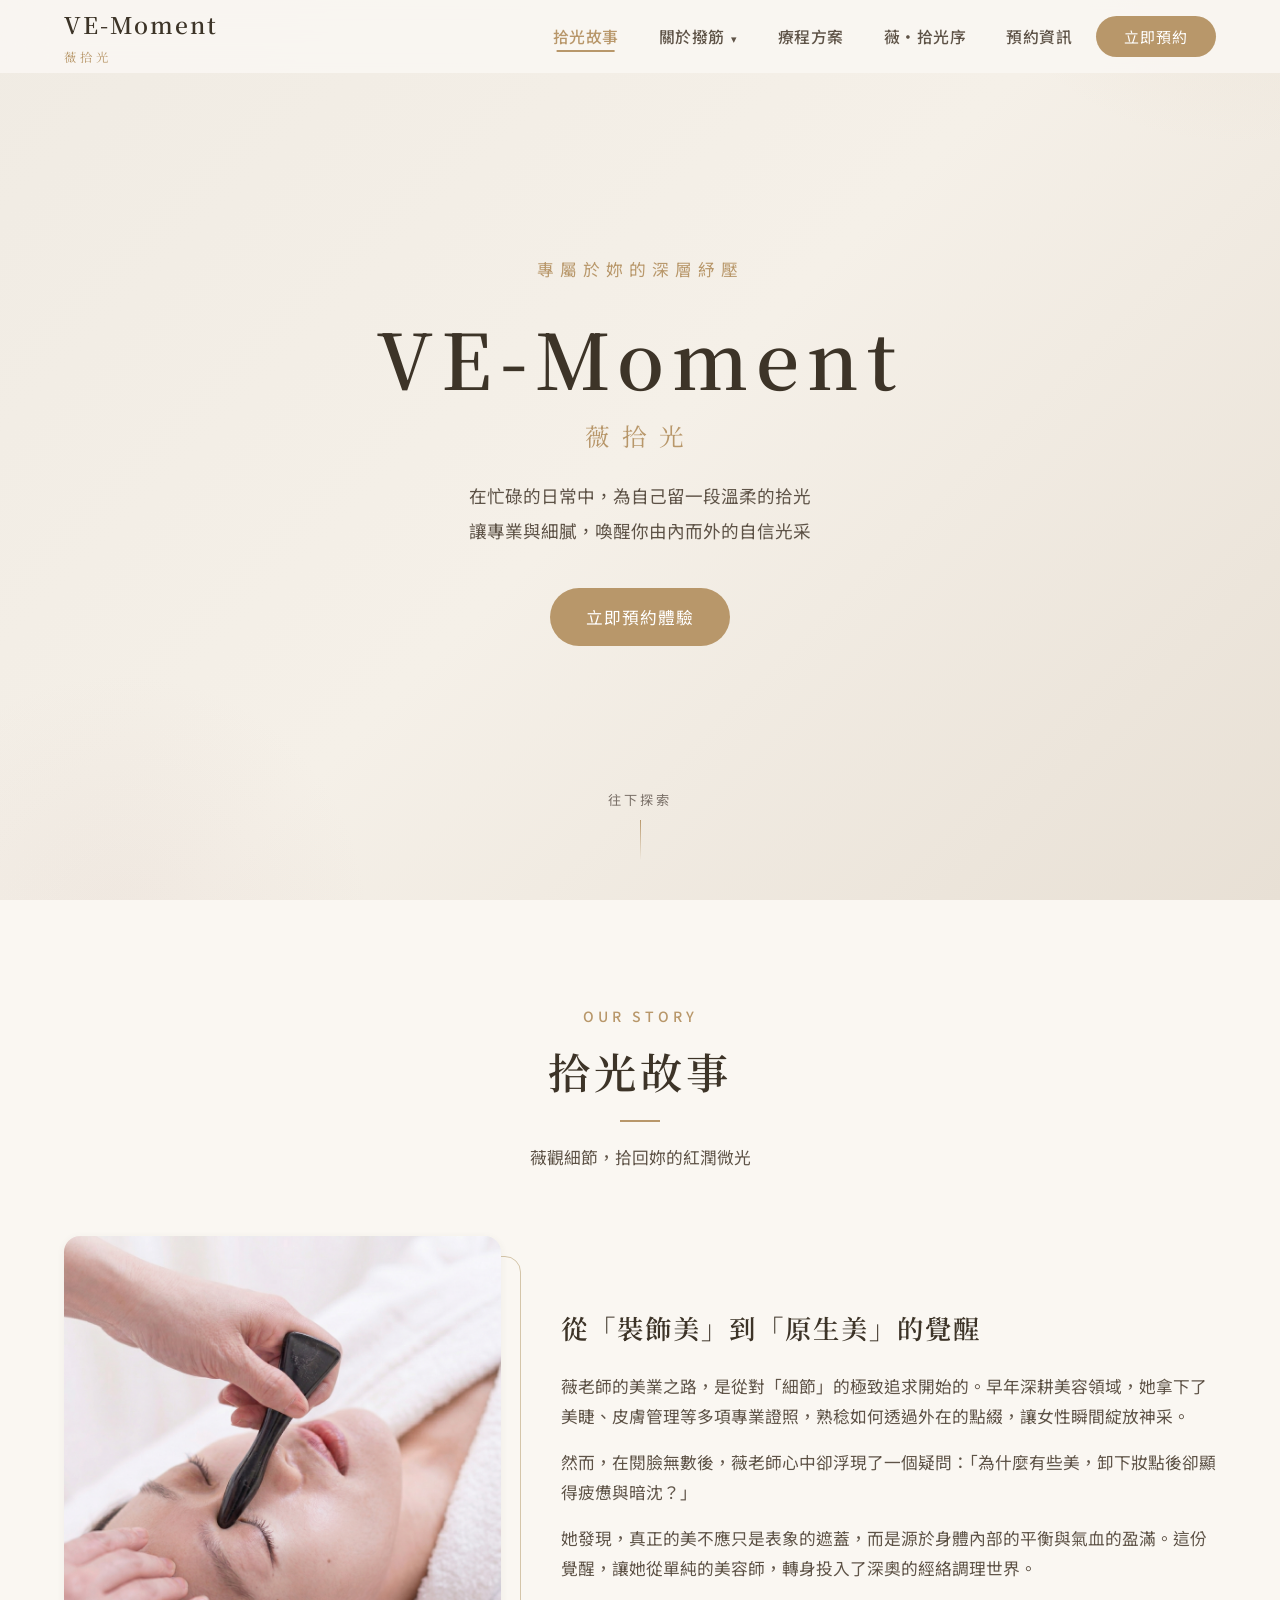
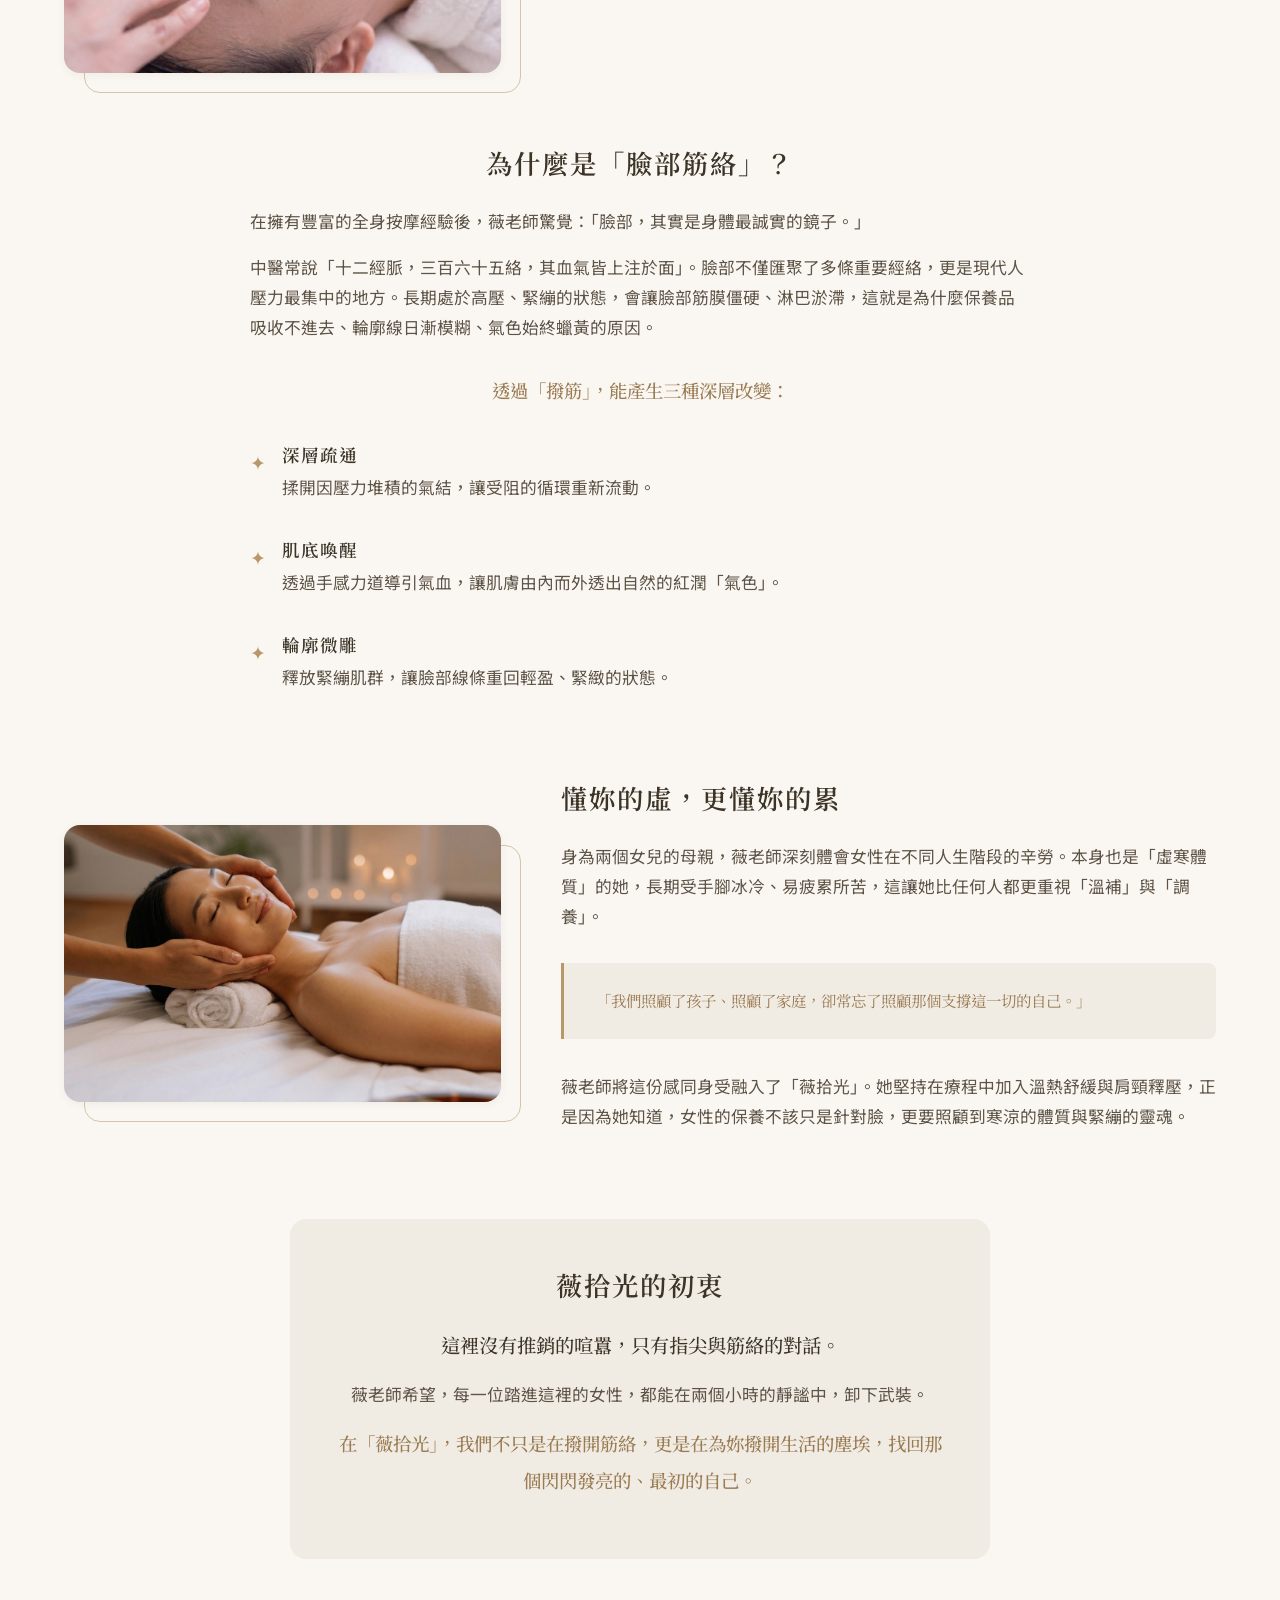
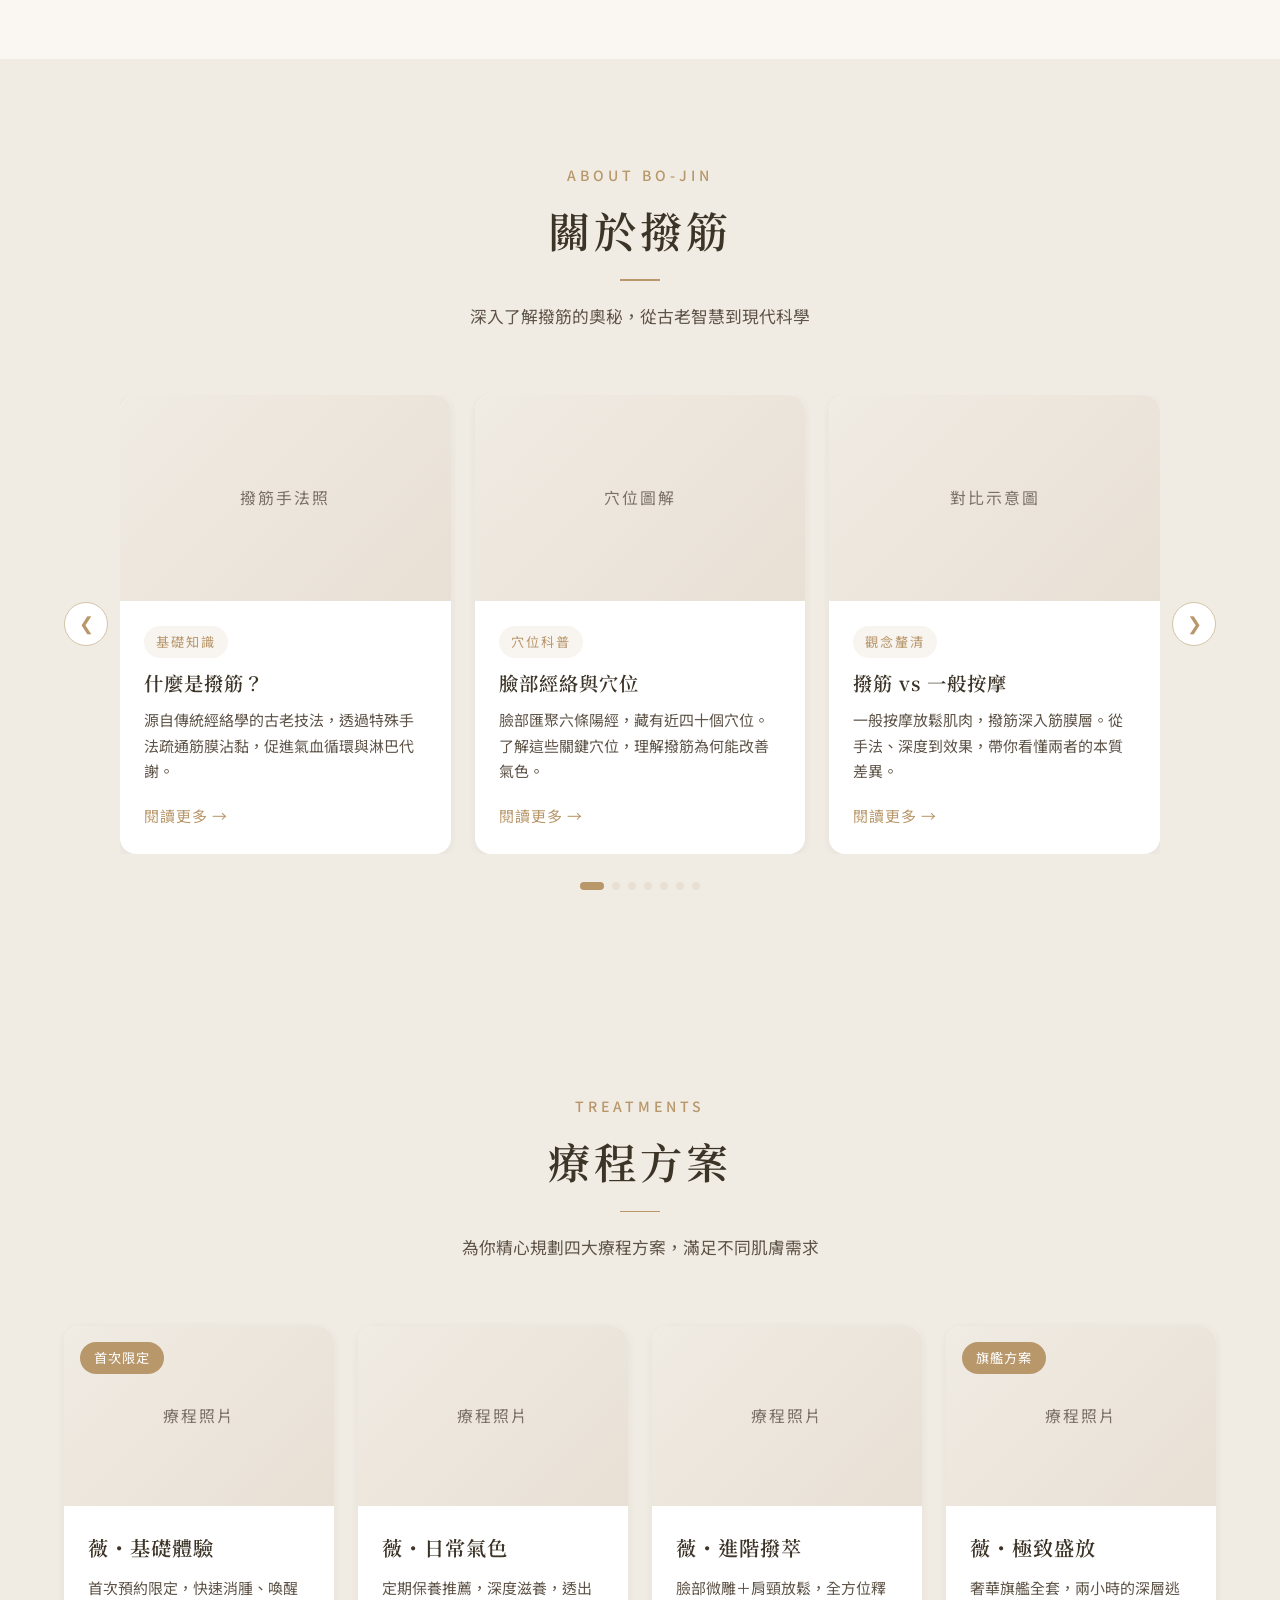
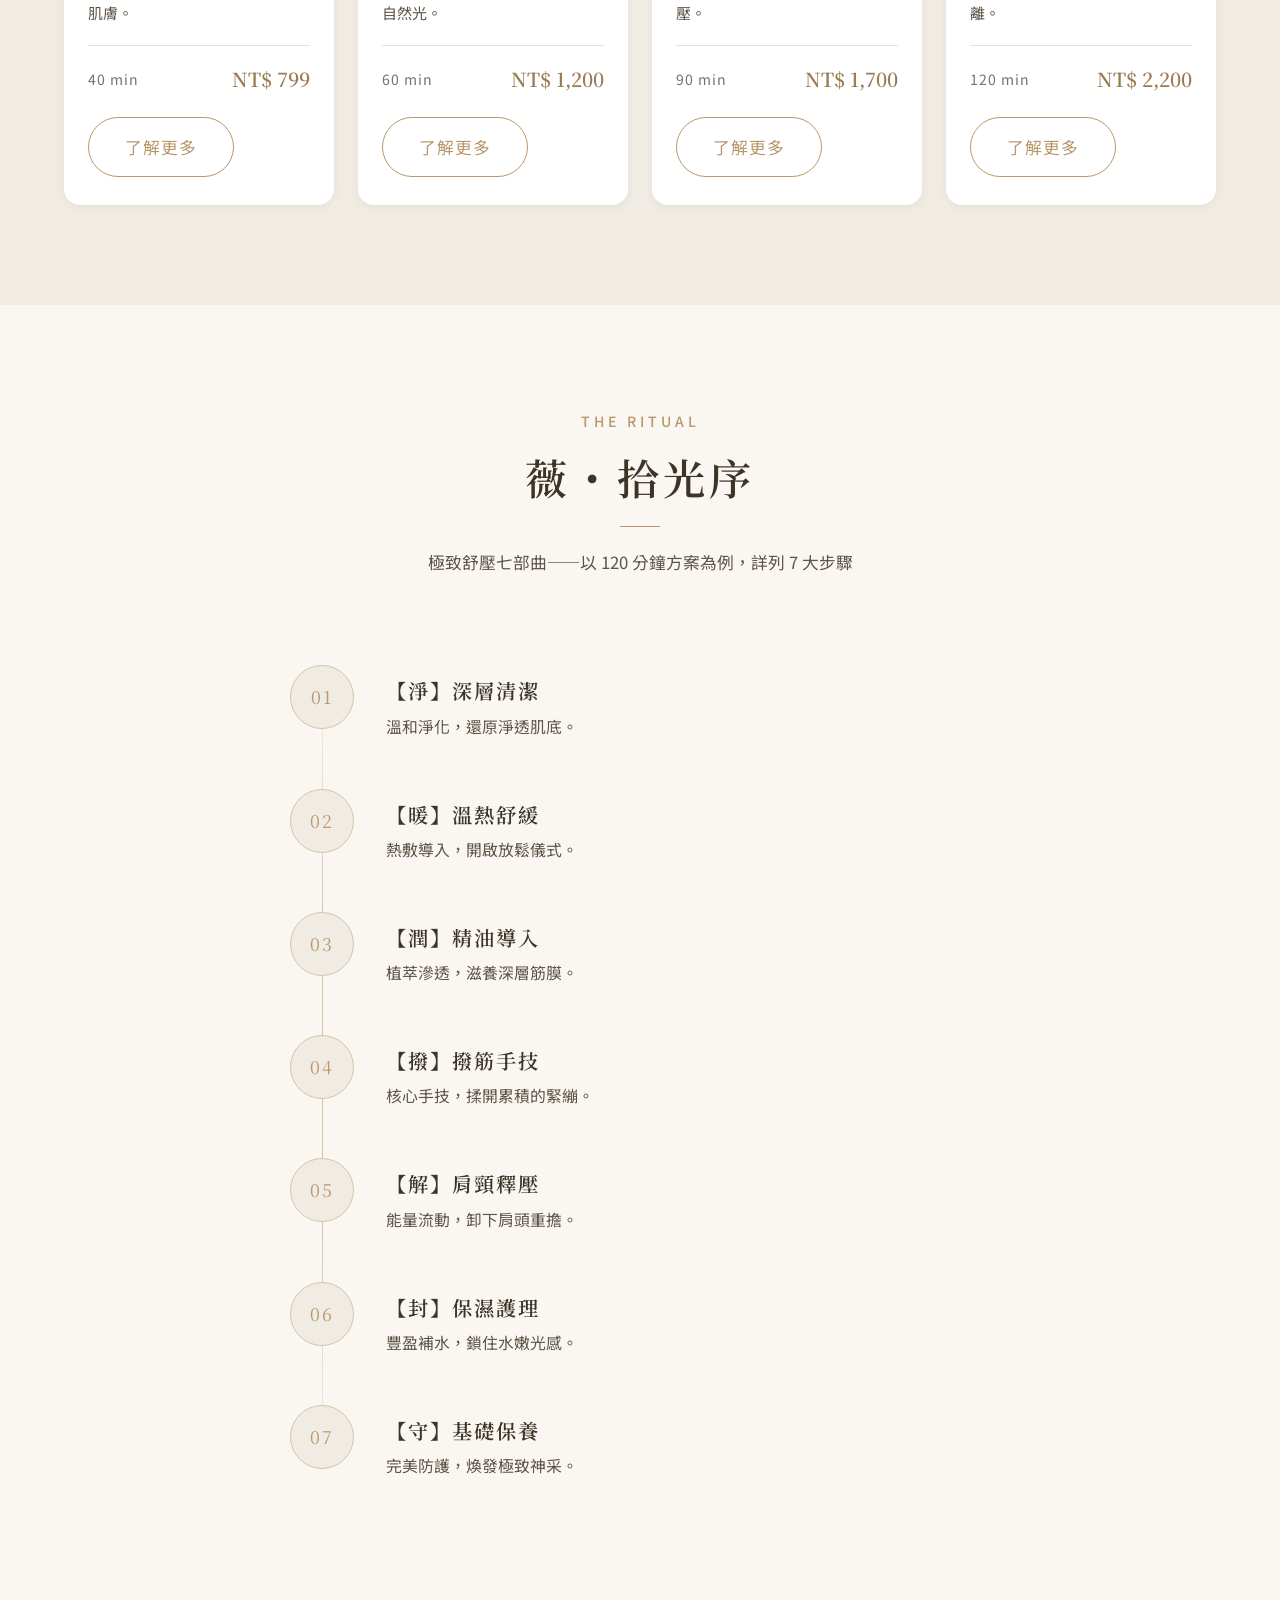
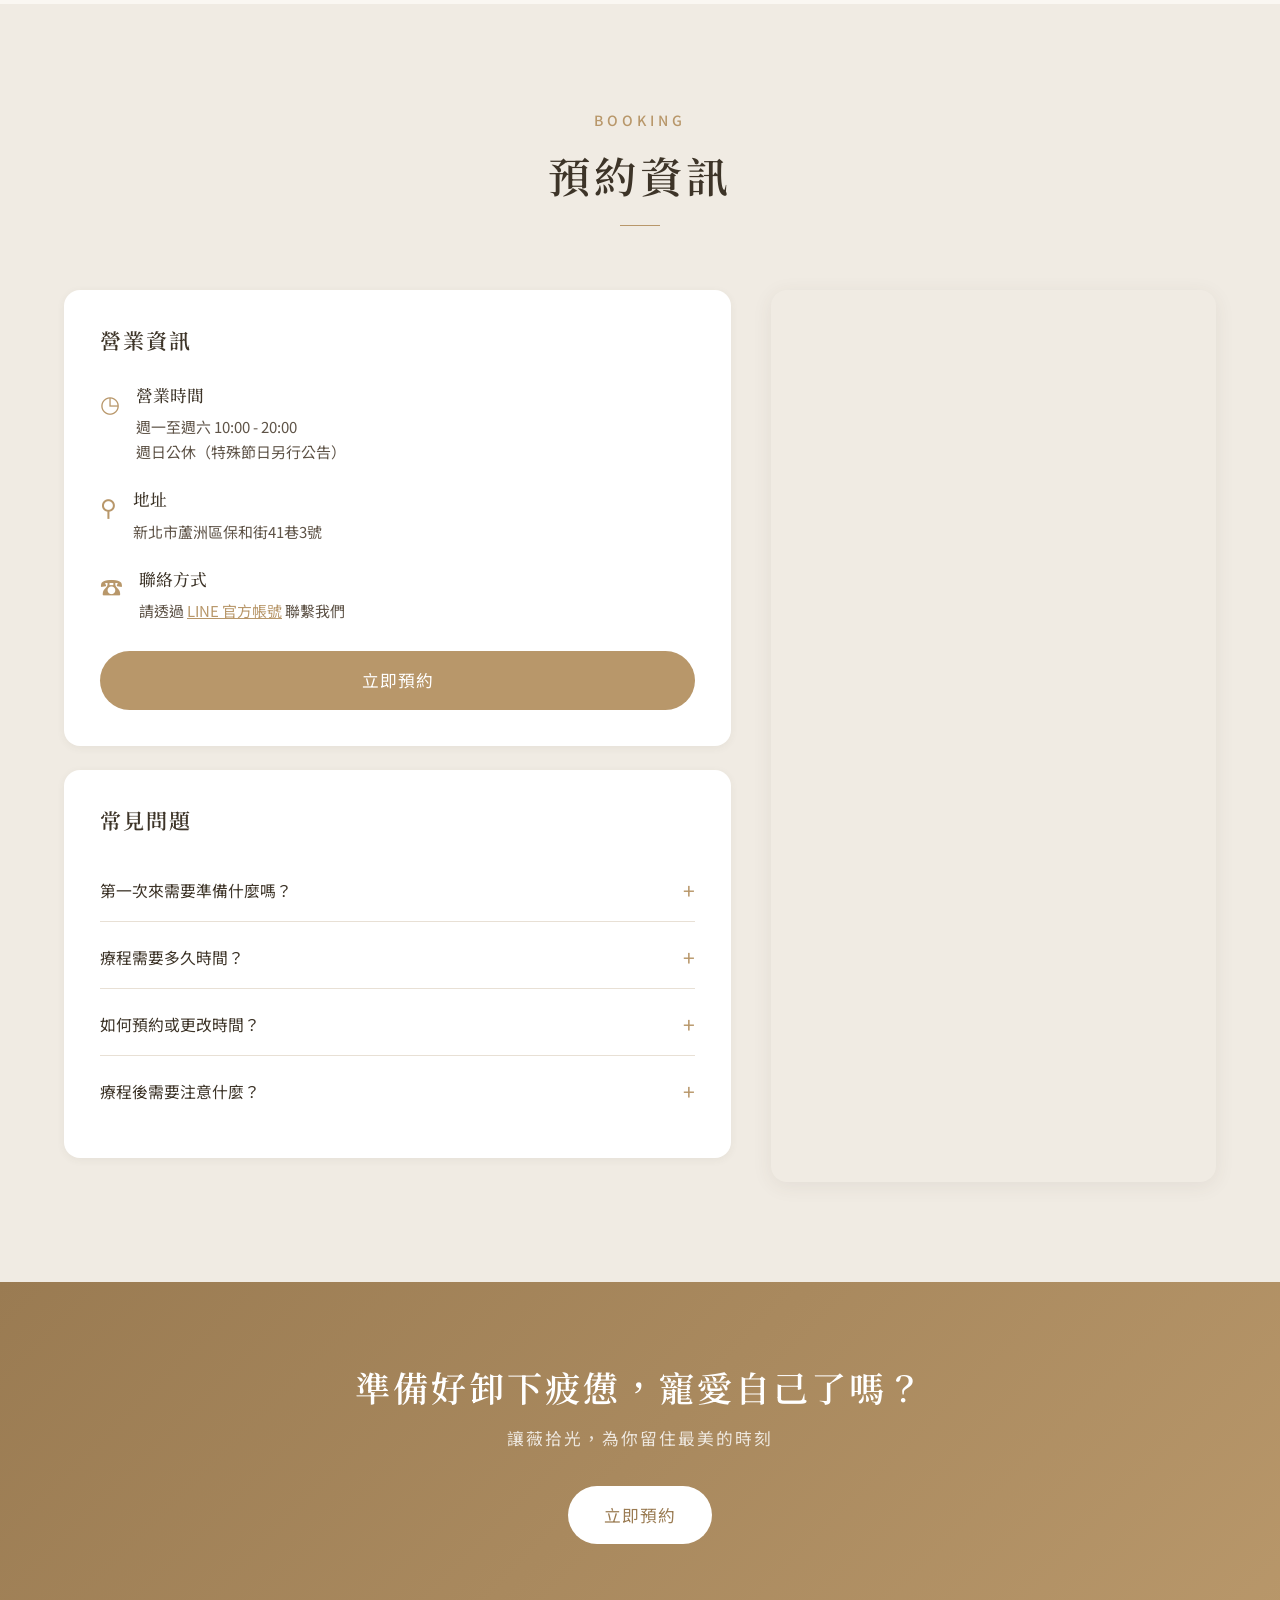
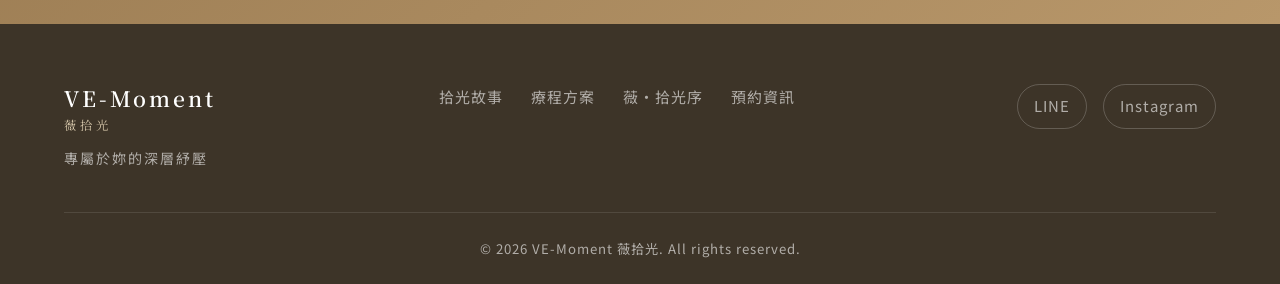
==== index.html @ 0227cecc "Initial commit: VE-Moment 薇拾光 website Co-Authored-By: Claude Opus 4.6 <noreply@anthropic.com>" ====
<!DOCTYPE html>
<html lang="zh-Hant">
<head>
  <meta charset="UTF-8">
  <meta name="viewport" content="width=device-width, initial-scale=1.0">
  <meta name="description" content="VE-Moment 薇拾光 — 專屬於妳的深層紓壓。專業臉部筋絡調理，用心撥開每一寸疲憊與緊繃。">
  <meta name="keywords" content="美業,美容,護膚,療程,預約,VE-Moment,薇拾光">
  <title>VE-Moment 薇拾光 | 專屬於妳的深層紓壓</title>
  <link rel="preconnect" href="https://fonts.googleapis.com">
  <link rel="preconnect" href="https://fonts.gstatic.com" crossorigin>
  <link href="https://fonts.googleapis.com/css2?family=Noto+Serif+TC:wght@400;500;600;700&family=Noto+Sans+TC:wght@300;400;500;600&display=swap" rel="stylesheet">
  <link rel="stylesheet" href="css/style.css">
</head>
<body>

  <!-- Navigation -->
  <nav class="navbar" id="navbar">
    <div class="nav-container">
      <a href="#hero" class="nav-logo">VE-Moment<span>薇拾光</span></a>
      <button class="nav-toggle" id="navToggle" aria-label="開啟選單">
        <span></span>
        <span></span>
        <span></span>
      </button>
      <ul class="nav-menu" id="navMenu">
        <li><a href="#story" class="nav-link">拾光故事</a></li>
        <li class="nav-dropdown">
          <a href="#knowledge" class="nav-link nav-link-dropdown">關於撥筋 <span class="dropdown-arrow">&#9662;</span></a>
          <ul class="dropdown-menu">
            <li><a href="knowledge.html#what">什麼是撥筋</a></li>
            <li><a href="knowledge.html#meridians">臉部經絡與穴位</a></li>
            <li><a href="knowledge.html#difference">撥筋 vs 一般按摩</a></li>
            <li><a href="knowledge.html#who">誰適合撥筋</a></li>
            <li><a href="knowledge.html#tips">撥筋前後注意事項</a></li>
            <li><a href="knowledge.html#history">撥筋的歷史與傳承</a></li>
            <li><a href="knowledge.html#emotion">筋膜與情緒的關係</a></li>
            <li><a href="knowledge.html#myths">撥筋常見迷思破解</a></li>
            <li><a href="knowledge.html#frequency">撥筋多久做一次</a></li>
          </ul>
        </li>
        <li><a href="#treatments" class="nav-link">療程方案</a></li>
        <li><a href="#process" class="nav-link">薇・拾光序</a></li>
        <li><a href="#booking" class="nav-link">預約資訊</a></li>
        <li><a href="https://calendar.app.google/outDF9cKjmwNP6oE7" class="nav-cta" target="_blank" rel="noopener">立即預約</a></li>
      </ul>
    </div>
  </nav>

  <!-- Hero Section -->
  <section class="hero" id="hero">
    <div class="hero-overlay"></div>
    <div class="hero-content">
      <p class="hero-subtitle">專屬於妳的深層紓壓</p>
      <h1 class="hero-title">VE-Moment<br><span>薇拾光</span></h1>
      <p class="hero-desc">在忙碌的日常中，為自己留一段溫柔的拾光<br>讓專業與細膩，喚醒你由內而外的自信光采</p>
      <a href="https://calendar.app.google/outDF9cKjmwNP6oE7" class="btn btn-primary" target="_blank" rel="noopener">立即預約體驗</a>
    </div>
    <div class="hero-scroll">
      <span>往下探索</span>
      <div class="scroll-line"></div>
    </div>
  </section>

  <!-- 拾光故事 -->
  <section class="section story" id="story">
    <div class="container">
      <div class="section-header">
        <span class="section-tag">Our Story</span>
        <h2 class="section-title">拾光故事</h2>
        <div class="section-divider"></div>
        <p class="section-desc">薇觀細節，拾回妳的紅潤微光</p>
      </div>

      <!-- 第一段：從裝飾美到原生美 -->
      <div class="story-grid">
        <div class="story-image">
          <img src="images/撥筋1.png" alt="臉部經絡撥筋" loading="lazy">
        </div>
        <div class="story-text">
          <h3>從「裝飾美」到「原生美」的覺醒</h3>
          <p>薇老師的美業之路，是從對「細節」的極致追求開始的。早年深耕美容領域，她拿下了美睫、皮膚管理等多項專業證照，熟稔如何透過外在的點綴，讓女性瞬間綻放神采。</p>
          <p>然而，在閱臉無數後，薇老師心中卻浮現了一個疑問：「為什麼有些美，卸下妝點後卻顯得疲憊與暗沈？」</p>
          <p>她發現，真正的美不應只是表象的遮蓋，而是源於身體內部的平衡與氣血的盈滿。這份覺醒，讓她從單純的美容師，轉身投入了深奧的經絡調理世界。</p>
        </div>
      </div>

      <!-- 第二段：為什麼是臉部筋絡 -->
      <div class="story-block">
        <h3>為什麼是「臉部筋絡」？</h3>
        <p>在擁有豐富的全身按摩經驗後，薇老師驚覺：「臉部，其實是身體最誠實的鏡子。」</p>
        <p>中醫常說「十二經脈，三百六十五絡，其血氣皆上注於面」。臉部不僅匯聚了多條重要經絡，更是現代人壓力最集中的地方。長期處於高壓、緊繃的狀態，會讓臉部筋膜僵硬、淋巴淤滯，這就是為什麼保養品吸收不進去、輪廓線日漸模糊、氣色始終蠟黃的原因。</p>
        <p class="story-highlight">透過「撥筋」，能產生三種深層改變：</p>
        <div class="story-values">
          <div class="value-item">
            <div class="value-icon">✦</div>
            <div>
              <h4>深層疏通</h4>
              <p>揉開因壓力堆積的氣結，讓受阻的循環重新流動。</p>
            </div>
          </div>
          <div class="value-item">
            <div class="value-icon">✦</div>
            <div>
              <h4>肌底喚醒</h4>
              <p>透過手感力道導引氣血，讓肌膚由內而外透出自然的紅潤「氣色」。</p>
            </div>
          </div>
          <div class="value-item">
            <div class="value-icon">✦</div>
            <div>
              <h4>輪廓微雕</h4>
              <p>釋放緊繃肌群，讓臉部線條重回輕盈、緊緻的狀態。</p>
            </div>
          </div>
        </div>
      </div>

      <!-- 第三段：懂妳的虛，更懂妳的累 -->
      <div class="story-grid story-grid-reverse">
        <div class="story-text">
          <h3>懂妳的虛，更懂妳的累</h3>
          <p>身為兩個女兒的母親，薇老師深刻體會女性在不同人生階段的辛勞。本身也是「虛寒體質」的她，長期受手腳冰冷、易疲累所苦，這讓她比任何人都更重視「溫補」與「調養」。</p>
          <blockquote class="story-quote">「我們照顧了孩子、照顧了家庭，卻常忘了照顧那個支撐這一切的自己。」</blockquote>
          <p>薇老師將這份感同身受融入了「薇拾光」。她堅持在療程中加入溫熱舒緩與肩頸釋壓，正是因為她知道，女性的保養不該只是針對臉，更要照顧到寒涼的體質與緊繃的靈魂。</p>
        </div>
        <div class="story-image">
          <img src="images/撥筋2.png" alt="懂妳的累" loading="lazy">
        </div>
      </div>

      <!-- 第四段：薇拾光的初衷 -->
      <div class="story-closing">
        <h3>薇拾光的初衷</h3>
        <p class="closing-main">這裡沒有推銷的喧囂，只有指尖與筋絡的對話。</p>
        <p>薇老師希望，每一位踏進這裡的女性，都能在兩個小時的靜謐中，卸下武裝。</p>
        <p class="closing-highlight">在「薇拾光」，我們不只是在撥開筋絡，更是在為妳撥開生活的塵埃，找回那個閃閃發亮的、最初的自己。</p>
      </div>
    </div>
  </section>

  <!-- 關於撥筋 — 知識圖卡輪播 -->
  <section class="section knowledge" id="knowledge">
    <div class="container">
      <div class="section-header">
        <span class="section-tag">About Bo-Jin</span>
        <h2 class="section-title">關於撥筋</h2>
        <div class="section-divider"></div>
        <p class="section-desc">深入了解撥筋的奧秘，從古老智慧到現代科學</p>
      </div>
      <div class="carousel-wrapper">
        <button class="carousel-btn carousel-prev" aria-label="上一張">&#10094;</button>
        <div class="carousel-track-container">
          <div class="carousel-track" id="knowledgeCarousel">
            <a href="knowledge.html#what" class="knowledge-card">
              <div class="knowledge-card-img">
                <div class="image-placeholder"><span>撥筋手法照</span></div>
              </div>
              <div class="knowledge-card-body">
                <span class="knowledge-tag">基礎知識</span>
                <h3>什麼是撥筋？</h3>
                <p>源自傳統經絡學的古老技法，透過特殊手法疏通筋膜沾黏，促進氣血循環與淋巴代謝。</p>
                <span class="knowledge-more">閱讀更多 &rarr;</span>
              </div>
            </a>
            <a href="knowledge.html#meridians" class="knowledge-card">
              <div class="knowledge-card-img">
                <div class="image-placeholder"><span>穴位圖解</span></div>
              </div>
              <div class="knowledge-card-body">
                <span class="knowledge-tag">穴位科普</span>
                <h3>臉部經絡與穴位</h3>
                <p>臉部匯聚六條陽經，藏有近四十個穴位。了解這些關鍵穴位，理解撥筋為何能改善氣色。</p>
                <span class="knowledge-more">閱讀更多 &rarr;</span>
              </div>
            </a>
            <a href="knowledge.html#difference" class="knowledge-card">
              <div class="knowledge-card-img">
                <div class="image-placeholder"><span>對比示意圖</span></div>
              </div>
              <div class="knowledge-card-body">
                <span class="knowledge-tag">觀念釐清</span>
                <h3>撥筋 vs 一般按摩</h3>
                <p>一般按摩放鬆肌肉，撥筋深入筋膜層。從手法、深度到效果，帶你看懂兩者的本質差異。</p>
                <span class="knowledge-more">閱讀更多 &rarr;</span>
              </div>
            </a>
            <a href="knowledge.html#who" class="knowledge-card">
              <div class="knowledge-card-img">
                <div class="image-placeholder"><span>情境照片</span></div>
              </div>
              <div class="knowledge-card-body">
                <span class="knowledge-tag">對號入座</span>
                <h3>誰適合撥筋？</h3>
                <p>長期肩頸痠痛、臉部浮腫、氣色暗沉、壓力大的現代女性，都能從撥筋中獲得深層改善。</p>
                <span class="knowledge-more">閱讀更多 &rarr;</span>
              </div>
            </a>
            <a href="knowledge.html#tips" class="knowledge-card">
              <div class="knowledge-card-img">
                <div class="image-placeholder"><span>療程須知</span></div>
              </div>
              <div class="knowledge-card-body">
                <span class="knowledge-tag">實用指南</span>
                <h3>撥筋前後注意事項</h3>
                <p>做好療程前的準備與療程後的護理，讓撥筋效果事半功倍、持續更久。</p>
                <span class="knowledge-more">閱讀更多 &rarr;</span>
              </div>
            </a>
            <a href="knowledge.html#history" class="knowledge-card">
              <div class="knowledge-card-img">
                <div class="image-placeholder"><span>歷史淵源</span></div>
              </div>
              <div class="knowledge-card-body">
                <span class="knowledge-tag">文化傳承</span>
                <h3>撥筋的歷史與傳承</h3>
                <p>從《黃帝內經》到現代筋膜學，橫跨千年的經絡智慧如何在當代煥發新生。</p>
                <span class="knowledge-more">閱讀更多 &rarr;</span>
              </div>
            </a>
            <a href="knowledge.html#emotion" class="knowledge-card">
              <div class="knowledge-card-img">
                <div class="image-placeholder"><span>身心療癒</span></div>
              </div>
              <div class="knowledge-card-body">
                <span class="knowledge-tag">身心連結</span>
                <h3>筋膜與情緒的關係</h3>
                <p>壓力、焦慮、悲傷都會「寫」在筋膜裡。了解身體如何儲存情緒，撥筋如何釋放它。</p>
                <span class="knowledge-more">閱讀更多 &rarr;</span>
              </div>
            </a>
            <a href="knowledge.html#myths" class="knowledge-card">
              <div class="knowledge-card-img">
                <div class="image-placeholder"><span>觀念澄清</span></div>
              </div>
              <div class="knowledge-card-body">
                <span class="knowledge-tag">迷思破解</span>
                <h3>撥筋常見迷思破解</h3>
                <p>「撥筋很痛？」「會瘀青？」「只是噱頭？」帶妳一一破解對撥筋的常見誤解。</p>
                <span class="knowledge-more">閱讀更多 &rarr;</span>
              </div>
            </a>
            <a href="knowledge.html#frequency" class="knowledge-card">
              <div class="knowledge-card-img">
                <div class="image-placeholder"><span>療程規劃</span></div>
              </div>
              <div class="knowledge-card-body">
                <span class="knowledge-tag">療程規劃</span>
                <h3>撥筋多久做一次？</h3>
                <p>根據不同需求與體質，了解最適合妳的撥筋頻率與療程規劃建議。</p>
                <span class="knowledge-more">閱讀更多 &rarr;</span>
              </div>
            </a>
          </div>
        </div>
        <button class="carousel-btn carousel-next" aria-label="下一張">&#10095;</button>
      </div>
      <div class="carousel-dots" id="carouselDots"></div>
    </div>
  </section>

  <!-- 療程方案 -->
  <section class="section treatments" id="treatments">
    <div class="container">
      <div class="section-header">
        <span class="section-tag">Treatments</span>
        <h2 class="section-title">療程方案</h2>
        <div class="section-divider"></div>
        <p class="section-desc">為你精心規劃四大療程方案，滿足不同肌膚需求</p>
      </div>
      <div class="treatment-grid">
        <div class="treatment-card">
          <div class="card-image">
            <div class="image-placeholder"><span>療程照片</span></div>
          </div>
          <div class="card-badge">首次限定</div>
          <div class="card-body">
            <h3>薇・基礎體驗</h3>
            <p class="card-desc">首次預約限定，快速消腫、喚醒肌膚。</p>
            <div class="card-details">
              <span class="card-duration">40 min</span>
              <span class="card-price">NT$ 799</span>
            </div>
            <a href="https://line.me/R/ti/p/@133ywbkq" class="btn btn-outline" target="_blank" rel="noopener">了解更多</a>
          </div>
        </div>
        <div class="treatment-card">
          <div class="card-image">
            <div class="image-placeholder"><span>療程照片</span></div>
          </div>
          <div class="card-body">
            <h3>薇・日常氣色</h3>
            <p class="card-desc">定期保養推薦，深度滋養，透出自然光。</p>
            <div class="card-details">
              <span class="card-duration">60 min</span>
              <span class="card-price">NT$ 1,200</span>
            </div>
            <a href="https://line.me/R/ti/p/@133ywbkq" class="btn btn-outline" target="_blank" rel="noopener">了解更多</a>
          </div>
        </div>
        <div class="treatment-card">
          <div class="card-image">
            <div class="image-placeholder"><span>療程照片</span></div>
          </div>
          <div class="card-body">
            <h3>薇・進階撥萃</h3>
            <p class="card-desc">臉部微雕＋肩頸放鬆，全方位釋壓。</p>
            <div class="card-details">
              <span class="card-duration">90 min</span>
              <span class="card-price">NT$ 1,700</span>
            </div>
            <a href="https://line.me/R/ti/p/@133ywbkq" class="btn btn-outline" target="_blank" rel="noopener">了解更多</a>
          </div>
        </div>
        <div class="treatment-card">
          <div class="card-image">
            <div class="image-placeholder"><span>療程照片</span></div>
          </div>
          <div class="card-badge">旗艦方案</div>
          <div class="card-body">
            <h3>薇・極致盛放</h3>
            <p class="card-desc">奢華旗艦全套，兩小時的深層逃離。</p>
            <div class="card-details">
              <span class="card-duration">120 min</span>
              <span class="card-price">NT$ 2,200</span>
            </div>
            <a href="https://line.me/R/ti/p/@133ywbkq" class="btn btn-outline" target="_blank" rel="noopener">了解更多</a>
          </div>
        </div>
      </div>
    </div>
  </section>

  <!-- 薇・拾光序 -->
  <section class="section process" id="process">
    <div class="container">
      <div class="section-header">
        <span class="section-tag">The Ritual</span>
        <h2 class="section-title">薇・拾光序</h2>
        <div class="section-divider"></div>
        <p class="section-desc">極致舒壓七部曲——以 120 分鐘方案為例，詳列 7 大步驟</p>
      </div>
      <div class="process-timeline">
        <div class="process-step">
          <div class="step-number">01</div>
          <div class="step-content">
            <h3>【淨】深層清潔</h3>
            <p>溫和淨化，還原淨透肌底。</p>
          </div>
        </div>
        <div class="process-step">
          <div class="step-number">02</div>
          <div class="step-content">
            <h3>【暖】溫熱舒緩</h3>
            <p>熱敷導入，開啟放鬆儀式。</p>
          </div>
        </div>
        <div class="process-step">
          <div class="step-number">03</div>
          <div class="step-content">
            <h3>【潤】精油導入</h3>
            <p>植萃滲透，滋養深層筋膜。</p>
          </div>
        </div>
        <div class="process-step">
          <div class="step-number">04</div>
          <div class="step-content">
            <h3>【撥】撥筋手技</h3>
            <p>核心手技，揉開累積的緊繃。</p>
          </div>
        </div>
        <div class="process-step">
          <div class="step-number">05</div>
          <div class="step-content">
            <h3>【解】肩頸釋壓</h3>
            <p>能量流動，卸下肩頭重擔。</p>
          </div>
        </div>
        <div class="process-step">
          <div class="step-number">06</div>
          <div class="step-content">
            <h3>【封】保濕護理</h3>
            <p>豐盈補水，鎖住水嫩光感。</p>
          </div>
        </div>
        <div class="process-step">
          <div class="step-number">07</div>
          <div class="step-content">
            <h3>【守】基礎保養</h3>
            <p>完美防護，煥發極致神采。</p>
          </div>
        </div>
      </div>
    </div>
  </section>

  <!-- 預約資訊 -->
  <section class="section booking" id="booking">
    <div class="container">
      <div class="section-header">
        <span class="section-tag">Booking</span>
        <h2 class="section-title">預約資訊</h2>
        <div class="section-divider"></div>
      </div>
      <div class="booking-grid">
        <div class="booking-info">
          <div class="info-card">
            <h3>營業資訊</h3>
            <ul class="info-list">
              <li>
                <span class="info-icon">&#9719;</span>
                <div>
                  <strong>營業時間</strong>
                  <p>週一至週六 10:00 - 20:00<br>週日公休（特殊節日另行公告）</p>
                </div>
              </li>
              <li>
                <span class="info-icon">&#9906;</span>
                <div>
                  <strong>地址</strong>
                  <p>新北市蘆洲區保和街41巷3號</p>
                </div>
              </li>
              <li>
                <span class="info-icon">&#9742;</span>
                <div>
                  <strong>聯絡方式</strong>
                  <p>請透過 <a href="https://line.me/R/ti/p/@133ywbkq" target="_blank" rel="noopener" style="color: var(--color-primary); text-decoration: underline;">LINE 官方帳號</a> 聯繫我們</p>
                </div>
              </li>
            </ul>
            <a href="https://calendar.app.google/outDF9cKjmwNP6oE7" class="btn btn-primary btn-full" target="_blank" rel="noopener">
              立即預約
            </a>
          </div>

          <div class="info-card">
            <h3>常見問題</h3>
            <div class="faq-list">
              <div class="faq-item">
                <button class="faq-question" aria-expanded="false">
                  <span>第一次來需要準備什麼嗎？</span>
                  <span class="faq-icon">+</span>
                </button>
                <div class="faq-answer">
                  <p>不需要特別準備，素顏或帶妝前來皆可。我們會在療程前為您完整卸妝潔膚。建議提前 10 分鐘抵達，以便進行諮詢。</p>
                </div>
              </div>
              <div class="faq-item">
                <button class="faq-question" aria-expanded="false">
                  <span>療程需要多久時間？</span>
                  <span class="faq-icon">+</span>
                </button>
                <div class="faq-answer">
                  <p>依據不同方案，療程時間約 60 至 120 分鐘。首次到訪含諮詢時間，建議預留多 15-20 分鐘。</p>
                </div>
              </div>
              <div class="faq-item">
                <button class="faq-question" aria-expanded="false">
                  <span>如何預約或更改時間？</span>
                  <span class="faq-icon">+</span>
                </button>
                <div class="faq-answer">
                  <p>請透過 LINE 官方帳號預約或來電洽詢。如需更改時間，請於預約時間 24 小時前通知。</p>
                </div>
              </div>
              <div class="faq-item">
                <button class="faq-question" aria-expanded="false">
                  <span>療程後需要注意什麼？</span>
                  <span class="faq-icon">+</span>
                </button>
                <div class="faq-answer">
                  <p>療程後建議加強保濕與防曬，避免去角質產品。我們會在療程結束後提供完整的居家照護建議。</p>
                </div>
              </div>
            </div>
          </div>
        </div>

        <div class="booking-map">
          <div class="map-container">
<iframe src="https://www.google.com/maps/embed?pb=!1m18!1m12!1m3!1d3614.5!2d121.473!3d25.085!2m3!1f0!2f0!3f0!3m2!1i1024!2i768!4f13.1!3m3!1m2!1s0x0%3A0x0!2z5paw5YyX5biC6JiG5rSy5Y2A5L-d5ZKM6KGXNDHlt7cz6Jmf!5e0!3m2!1szh-TW!2stw!4v1" width="100%" height="100%" style="border:0; min-height:320px;" allowfullscreen="" loading="lazy" referrerpolicy="no-referrer-when-downgrade"></iframe>
          </div>
        </div>
      </div>
    </div>
  </section>

  <!-- CTA Banner -->
  <section class="cta-banner">
    <div class="container">
      <h2>準備好卸下疲憊，寵愛自己了嗎？</h2>
      <p>讓薇拾光，為你留住最美的時刻</p>
      <a href="https://calendar.app.google/outDF9cKjmwNP6oE7" class="btn btn-light" target="_blank" rel="noopener">立即預約</a>
    </div>
  </section>

  <!-- Footer -->
  <footer class="footer">
    <div class="container">
      <div class="footer-content">
        <div class="footer-brand">
          <h3>VE-Moment<span>薇拾光</span></h3>
          <p>專屬於妳的深層紓壓</p>
        </div>
        <div class="footer-links">
          <a href="#story">拾光故事</a>
          <a href="#treatments">療程方案</a>
          <a href="#process">薇・拾光序</a>
          <a href="#booking">預約資訊</a>
        </div>
        <div class="footer-social">
          <a href="https://line.me/R/ti/p/@133ywbkq" target="_blank" rel="noopener" aria-label="LINE">LINE</a>
          <a href="#" target="_blank" rel="noopener" aria-label="Instagram">Instagram</a>
        </div>
      </div>
      <div class="footer-bottom">
        <p>&copy; 2026 VE-Moment 薇拾光. All rights reserved.</p>
      </div>
    </div>
  </footer>

  <script src="js/main.js"></script>
</body>
</html>
---- css/style.css ----
/* ========================================
   VE-Moment 薇拾光 — Stylesheet
   Color Palette: Earth Tones / Morandi
   ======================================== */

/* --- CSS Variables --- */
:root {
  --color-primary: #B8976A;
  --color-primary-dark: #9A7B52;
  --color-primary-light: #D4C5A9;
  --color-secondary: #A89B8C;
  --color-accent: #C4A882;
  --color-text: #3D3428;
  --color-text-light: #5E5347;
  --color-text-muted: #7A7068;
  --color-bg: #FAF7F2;
  --color-bg-alt: #F0EBE3;
  --color-bg-dark: #E8E0D5;
  --color-white: #FFFFFF;
  --color-cream: #F5F0E8;
  --color-sage: #A8AE9C;
  --color-dusty-rose: #C9ADA7;
  --color-warm-gray: #B5AFA6;

  --font-serif: 'Noto Serif TC', serif;
  --font-sans: 'Noto Sans TC', sans-serif;

  --shadow-sm: 0 2px 8px rgba(74, 63, 53, 0.06);
  --shadow-md: 0 4px 20px rgba(74, 63, 53, 0.08);
  --shadow-lg: 0 8px 40px rgba(74, 63, 53, 0.1);

  --radius: 8px;
  --radius-lg: 16px;

  --transition: 0.3s ease;
}

/* --- Reset & Base --- */
*,
*::before,
*::after {
  margin: 0;
  padding: 0;
  box-sizing: border-box;
}

html {
  font-size: 110%;
  scroll-behavior: smooth;
  scroll-padding-top: 80px;
}

body {
  font-family: var(--font-sans);
  font-weight: 400;
  font-size: 17px;
  color: var(--color-text);
  background-color: var(--color-bg);
  line-height: 1.8;
  -webkit-font-smoothing: antialiased;
}

h1, h2, h3, h4 {
  font-family: var(--font-serif);
  font-weight: 600;
  line-height: 1.4;
}

a {
  text-decoration: none;
  color: inherit;
  transition: color var(--transition);
}

img {
  max-width: 100%;
  display: block;
}

.container {
  max-width: 1200px;
  margin: 0 auto;
  padding: 0 24px;
}

/* --- Buttons --- */
.btn {
  display: inline-block;
  padding: 14px 36px;
  border-radius: 50px;
  font-family: var(--font-sans);
  font-size: 0.95rem;
  font-weight: 400;
  letter-spacing: 1px;
  cursor: pointer;
  transition: all var(--transition);
  border: none;
  text-align: center;
}

.btn-primary {
  background-color: var(--color-primary);
  color: var(--color-white);
}

.btn-primary:hover {
  background-color: var(--color-primary-dark);
  transform: translateY(-2px);
  box-shadow: var(--shadow-md);
}

.btn-outline {
  background-color: transparent;
  color: var(--color-primary);
  border: 1.5px solid var(--color-primary);
}

.btn-outline:hover {
  background-color: var(--color-primary);
  color: var(--color-white);
  transform: translateY(-2px);
}

.btn-light {
  background-color: var(--color-white);
  color: var(--color-primary-dark);
}

.btn-light:hover {
  background-color: var(--color-cream);
  transform: translateY(-2px);
  box-shadow: var(--shadow-md);
}

.btn-full {
  display: block;
  width: 100%;
}

/* ========================================
   Navigation
   ======================================== */
.navbar {
  position: fixed;
  top: 0;
  left: 0;
  width: 100%;
  z-index: 1000;
  background-color: rgba(250, 247, 242, 0.9);
  backdrop-filter: blur(20px);
  -webkit-backdrop-filter: blur(20px);
  border-bottom: 1px solid transparent;
  transition: all var(--transition);
}

.navbar.scrolled {
  background-color: rgba(250, 247, 242, 0.97);
  border-bottom-color: var(--color-bg-dark);
  box-shadow: var(--shadow-sm);
}

.nav-container {
  max-width: 1200px;
  margin: 0 auto;
  padding: 0 24px;
  display: flex;
  align-items: center;
  justify-content: space-between;
  height: 72px;
}

.nav-logo {
  font-family: var(--font-serif);
  font-size: 1.3rem;
  font-weight: 600;
  color: var(--color-text);
  letter-spacing: 2px;
}

.nav-logo span {
  display: block;
  font-size: 0.7rem;
  font-weight: 400;
  letter-spacing: 4px;
  color: var(--color-primary);
}

.nav-menu {
  display: flex;
  align-items: center;
  list-style: none;
  gap: 8px;
}

.nav-link {
  padding: 8px 16px;
  font-size: 0.9rem;
  font-weight: 500;
  color: var(--color-text-light);
  position: relative;
  letter-spacing: 0.5px;
}

.nav-link::after {
  content: '';
  position: absolute;
  bottom: 4px;
  left: 50%;
  transform: translateX(-50%);
  width: 0;
  height: 1.5px;
  background-color: var(--color-primary);
  transition: width var(--transition);
}

.nav-link:hover,
.nav-link.active {
  color: var(--color-primary);
}

.nav-link:hover::after,
.nav-link.active::after {
  width: 60%;
}

.nav-cta {
  padding: 10px 28px;
  background-color: var(--color-primary);
  color: var(--color-white);
  border-radius: 50px;
  font-size: 0.85rem;
  font-weight: 400;
  letter-spacing: 1px;
  transition: all var(--transition);
}

.nav-cta:hover {
  background-color: var(--color-primary-dark);
  transform: translateY(-1px);
  box-shadow: var(--shadow-sm);
}

/* Nav Dropdown */
.nav-dropdown {
  position: relative;
}

.dropdown-arrow {
  font-size: 0.65rem;
  margin-left: 2px;
  transition: transform var(--transition);
}

.nav-dropdown:hover .dropdown-arrow,
.nav-dropdown.active .dropdown-arrow {
  transform: rotate(180deg);
}

.dropdown-menu {
  position: absolute;
  top: 100%;
  left: 50%;
  transform: translateX(-50%) translateY(8px);
  background-color: rgba(250, 247, 242, 0.98);
  backdrop-filter: blur(20px);
  -webkit-backdrop-filter: blur(20px);
  border-radius: var(--radius);
  box-shadow: var(--shadow-md);
  list-style: none;
  min-width: 180px;
  padding: 8px 0;
  opacity: 0;
  visibility: hidden;
  transition: all 0.25s ease;
  border: 1px solid var(--color-bg-dark);
}

.nav-dropdown:hover .dropdown-menu,
.nav-dropdown.active .dropdown-menu {
  opacity: 1;
  visibility: visible;
  transform: translateX(-50%) translateY(0);
}

.dropdown-menu li a {
  display: block;
  padding: 10px 24px;
  font-size: 0.85rem;
  color: var(--color-text-light);
  transition: all var(--transition);
  white-space: nowrap;
}

.dropdown-menu li a:hover {
  color: var(--color-primary);
  background-color: var(--color-bg-alt);
}

/* Mobile Menu Toggle */
.nav-toggle {
  display: none;
  flex-direction: column;
  gap: 5px;
  background: none;
  border: none;
  cursor: pointer;
  padding: 4px;
}

.nav-toggle span {
  display: block;
  width: 24px;
  height: 2px;
  background-color: var(--color-text);
  transition: all var(--transition);
}

/* ========================================
   Hero Section
   ======================================== */
.hero {
  position: relative;
  height: 100vh;
  min-height: 600px;
  display: flex;
  align-items: center;
  justify-content: center;
  text-align: center;
  background: linear-gradient(135deg, var(--color-bg-alt) 0%, var(--color-cream) 50%, var(--color-bg-dark) 100%);
  overflow: hidden;
}

.hero::before {
  content: '';
  position: absolute;
  top: -50%;
  right: -20%;
  width: 600px;
  height: 600px;
  border-radius: 50%;
  background: radial-gradient(circle, rgba(184, 151, 106, 0.1) 0%, transparent 70%);
}

.hero::after {
  content: '';
  position: absolute;
  bottom: -30%;
  left: -10%;
  width: 500px;
  height: 500px;
  border-radius: 50%;
  background: radial-gradient(circle, rgba(201, 173, 167, 0.12) 0%, transparent 70%);
}

.hero-content {
  position: relative;
  z-index: 2;
  padding: 0 24px;
}

.hero-subtitle {
  font-family: var(--font-sans);
  font-size: 0.95rem;
  font-weight: 400;
  letter-spacing: 6px;
  color: var(--color-primary);
  margin-bottom: 20px;
  opacity: 0;
  animation: fadeUp 1s ease 0.3s forwards;
}

.hero-title {
  font-size: clamp(2.5rem, 6vw, 4.5rem);
  font-weight: 600;
  color: var(--color-text);
  letter-spacing: 8px;
  margin-bottom: 24px;
  opacity: 0;
  animation: fadeUp 1s ease 0.5s forwards;
}

.hero-title span {
  display: block;
  font-size: clamp(1rem, 2.5vw, 1.4rem);
  font-weight: 400;
  letter-spacing: 12px;
  color: var(--color-primary);
  margin-top: 8px;
}

.hero-desc {
  font-size: 1rem;
  color: var(--color-text-light);
  line-height: 2;
  margin-bottom: 40px;
  opacity: 0;
  animation: fadeUp 1s ease 0.7s forwards;
}

.hero-content .btn {
  opacity: 0;
  animation: fadeUp 1s ease 0.9s forwards;
}

.hero-scroll {
  position: absolute;
  bottom: 40px;
  left: 50%;
  transform: translateX(-50%);
  display: flex;
  flex-direction: column;
  align-items: center;
  gap: 8px;
  z-index: 2;
  opacity: 0;
  animation: fadeIn 1s ease 1.2s forwards;
}

.hero-scroll span {
  font-size: 0.75rem;
  letter-spacing: 3px;
  color: var(--color-text-muted);
}

.scroll-line {
  width: 1px;
  height: 40px;
  background: linear-gradient(to bottom, var(--color-primary), transparent);
  animation: scrollPulse 2s ease-in-out infinite;
}

/* ========================================
   Section Common
   ======================================== */
.section {
  padding: 100px 0;
}

.section-header {
  text-align: center;
  margin-bottom: 64px;
}

.section-tag {
  display: inline-block;
  font-family: var(--font-sans);
  font-size: 0.8rem;
  font-weight: 500;
  letter-spacing: 4px;
  color: var(--color-primary);
  text-transform: uppercase;
  margin-bottom: 12px;
}

.section-title {
  font-size: clamp(1.8rem, 4vw, 2.4rem);
  color: var(--color-text);
  letter-spacing: 4px;
}

.section-divider {
  width: 40px;
  height: 1.5px;
  background-color: var(--color-primary);
  margin: 20px auto;
}

.section-desc {
  font-size: 0.95rem;
  color: var(--color-text-light);
  max-width: 500px;
  margin: 0 auto;
}

/* ========================================
   拾光故事 (Story)
   ======================================== */
.story {
  background-color: var(--color-bg);
}

.story-grid {
  display: grid;
  grid-template-columns: 2fr 3fr;
  gap: 60px;
  align-items: center;
}

.story-image {
  position: relative;
}

.story-image::after {
  content: '';
  position: absolute;
  top: 20px;
  left: 20px;
  width: 100%;
  height: 100%;
  border: 1.5px solid var(--color-primary-light);
  border-radius: var(--radius-lg);
  z-index: 0;
}

.image-placeholder {
  position: relative;
  z-index: 1;
  background: linear-gradient(135deg, var(--color-bg-alt), var(--color-bg-dark));
  border-radius: var(--radius-lg);
  aspect-ratio: 4/5;
  display: flex;
  align-items: center;
  justify-content: center;
  color: var(--color-text-muted);
  font-size: 0.9rem;
  letter-spacing: 2px;
}

.story-image img {
  position: relative;
  z-index: 1;
  width: 100%;
  height: auto;
  border-radius: var(--radius-lg);
  box-shadow: var(--shadow-sm);
  object-fit: cover;
}

.story-text h3 {
  font-size: 1.5rem;
  margin-bottom: 24px;
  color: var(--color-text);
  letter-spacing: 2px;
}

.story-text p {
  color: var(--color-text-light);
  margin-bottom: 16px;
  font-size: 0.95rem;
}

.story-values {
  margin-top: 36px;
  display: flex;
  flex-direction: column;
  gap: 20px;
}

.value-item {
  display: flex;
  gap: 16px;
  align-items: flex-start;
}

.value-icon {
  color: var(--color-primary);
  font-size: 1.1rem;
  margin-top: 2px;
  flex-shrink: 0;
}

.value-item h4 {
  font-size: 1rem;
  margin-bottom: 4px;
  color: var(--color-text);
  letter-spacing: 1px;
}

.value-item p {
  font-size: 0.85rem;
  margin-bottom: 0;
}

/* Story — additional blocks */
.story-grid + .story-block,
.story-grid + .story-grid,
.story-block + .story-grid,
.story-block + .story-closing {
  margin-top: 72px;
}

.story-grid-reverse {
  grid-template-columns: 3fr 2fr;
  direction: rtl;
}

.story-grid-reverse > * {
  direction: ltr;
}

.story-block {
  max-width: 780px;
  margin-left: auto;
  margin-right: auto;
  text-align: center;
}

.story-block h3 {
  font-family: var(--font-serif);
  font-size: 1.5rem;
  margin-bottom: 24px;
  color: var(--color-text);
  letter-spacing: 2px;
}

.story-block p {
  color: var(--color-text-light);
  margin-bottom: 16px;
  font-size: 0.95rem;
  text-align: left;
}

.story-highlight {
  font-family: var(--font-serif);
  font-weight: 500;
  color: var(--color-primary-dark) !important;
  font-size: 1.05rem !important;
  margin-top: 32px !important;
  margin-bottom: 24px !important;
  text-align: center !important;
}

.story-block .story-values {
  text-align: left;
}

.story-quote {
  position: relative;
  margin: 32px 0;
  padding: 24px 32px;
  background-color: var(--color-bg-alt);
  border-left: 3px solid var(--color-primary);
  border-radius: 0 var(--radius) var(--radius) 0;
  font-family: var(--font-serif);
  font-size: 0.88rem;
  font-style: normal;
  color: var(--color-primary-dark);
  line-height: 1.8;
}

.story-closing {
  max-width: 700px;
  margin: 72px auto 0;
  text-align: center;
  padding: 48px;
  background-color: var(--color-bg-alt);
  border-radius: var(--radius-lg);
}

.story-closing h3 {
  font-family: var(--font-serif);
  font-size: 1.5rem;
  margin-bottom: 24px;
  color: var(--color-text);
  letter-spacing: 2px;
}

.story-closing p {
  color: var(--color-text-light);
  margin-bottom: 12px;
  font-size: 0.95rem;
}

.closing-main {
  font-family: var(--font-serif);
  font-size: 1.1rem !important;
  color: var(--color-text) !important;
  font-weight: 500;
  margin-bottom: 16px !important;
}

.closing-highlight {
  font-family: var(--font-serif);
  font-size: 1.05rem !important;
  color: var(--color-primary-dark) !important;
  font-weight: 500;
  margin-top: 16px !important;
  line-height: 2;
}

/* ========================================
   療程方案 (Treatments)
   ======================================== */
.treatments {
  background-color: var(--color-bg-alt);
}

.treatment-grid {
  display: grid;
  grid-template-columns: repeat(4, 1fr);
  gap: 24px;
}

.treatment-card {
  background-color: var(--color-white);
  border-radius: var(--radius-lg);
  overflow: hidden;
  box-shadow: var(--shadow-sm);
  transition: all var(--transition);
  position: relative;
}

.treatment-card:hover {
  transform: translateY(-6px);
  box-shadow: var(--shadow-lg);
}

.card-image {
  overflow: hidden;
}

.card-image .image-placeholder {
  aspect-ratio: 3/2;
  border-radius: 0;
}

.card-badge {
  position: absolute;
  top: 16px;
  left: 16px;
  background-color: var(--color-primary);
  color: var(--color-white);
  padding: 4px 14px;
  border-radius: 50px;
  font-size: 0.75rem;
  letter-spacing: 1px;
  z-index: 2;
}

.card-body {
  padding: 28px 24px;
}

.card-body h3 {
  font-size: 1.15rem;
  margin-bottom: 12px;
  letter-spacing: 1px;
}

.card-desc {
  font-size: 0.85rem;
  color: var(--color-text-light);
  margin-bottom: 20px;
  line-height: 1.7;
}

.card-details {
  display: flex;
  justify-content: space-between;
  align-items: center;
  margin-bottom: 20px;
  padding-top: 16px;
  border-top: 1px solid var(--color-bg-dark);
}

.card-duration {
  font-size: 0.8rem;
  color: var(--color-text-muted);
  letter-spacing: 1px;
}

.card-price {
  font-family: var(--font-serif);
  font-size: 1.1rem;
  color: var(--color-primary-dark);
  font-weight: 600;
}

/* ========================================
   薇・拾光序 (Process)
   ======================================== */
.process {
  background-color: var(--color-bg);
}

.process-timeline {
  max-width: 700px;
  margin: 0 auto;
  position: relative;
}

.process-timeline::before {
  content: '';
  position: absolute;
  left: 32px;
  top: 0;
  bottom: 0;
  width: 1px;
  background: linear-gradient(to bottom, transparent, var(--color-primary-light), var(--color-primary-light), transparent);
}

.process-step {
  display: flex;
  gap: 32px;
  align-items: flex-start;
  padding: 24px 0;
  position: relative;
}

.step-number {
  flex-shrink: 0;
  width: 64px;
  height: 64px;
  border-radius: 50%;
  background-color: var(--color-bg-alt);
  border: 1.5px solid var(--color-primary-light);
  display: flex;
  align-items: center;
  justify-content: center;
  font-family: var(--font-serif);
  font-size: 1rem;
  color: var(--color-primary);
  letter-spacing: 2px;
  transition: all var(--transition);
  position: relative;
  z-index: 1;
}

.process-step:hover .step-number {
  background-color: var(--color-primary);
  color: var(--color-white);
  border-color: var(--color-primary);
  transform: scale(1.05);
}

.step-content {
  padding-top: 12px;
}

.step-content h3 {
  font-size: 1.15rem;
  margin-bottom: 8px;
  color: var(--color-text);
  letter-spacing: 2px;
}

.step-content p {
  font-size: 0.9rem;
  color: var(--color-text-light);
  line-height: 1.7;
}

/* ========================================
   預約資訊 (Booking)
   ======================================== */
.booking {
  background-color: var(--color-bg-alt);
}

.booking-grid {
  display: grid;
  grid-template-columns: 3fr 2fr;
  gap: 40px;
}

.info-card {
  background-color: var(--color-white);
  border-radius: var(--radius-lg);
  padding: 36px;
  box-shadow: var(--shadow-sm);
  margin-bottom: 24px;
}

.info-card h3 {
  font-size: 1.2rem;
  margin-bottom: 24px;
  letter-spacing: 2px;
}

.info-list {
  list-style: none;
  display: flex;
  flex-direction: column;
  gap: 20px;
  margin-bottom: 28px;
}

.info-list li {
  display: flex;
  gap: 16px;
  align-items: flex-start;
}

.info-icon {
  font-size: 1.3rem;
  color: var(--color-primary);
  flex-shrink: 0;
  margin-top: 2px;
}

.info-list strong {
  display: block;
  font-family: var(--font-serif);
  font-weight: 500;
  font-size: 0.95rem;
  margin-bottom: 4px;
}

.info-list p {
  font-size: 0.85rem;
  color: var(--color-text-light);
  line-height: 1.7;
}

/* FAQ */
.faq-list {
  display: flex;
  flex-direction: column;
  gap: 4px;
}

.faq-item {
  border-bottom: 1px solid var(--color-bg-dark);
}

.faq-item:last-child {
  border-bottom: none;
}

.faq-question {
  display: flex;
  align-items: center;
  justify-content: space-between;
  width: 100%;
  padding: 16px 0;
  background: none;
  border: none;
  cursor: pointer;
  font-family: var(--font-sans);
  font-size: 0.9rem;
  font-weight: 400;
  color: var(--color-text);
  text-align: left;
  transition: color var(--transition);
}

.faq-question:hover {
  color: var(--color-primary);
}

.faq-icon {
  font-size: 1.2rem;
  color: var(--color-primary);
  transition: transform var(--transition);
  flex-shrink: 0;
  margin-left: 12px;
}

.faq-item.active .faq-icon {
  transform: rotate(45deg);
}

.faq-answer {
  max-height: 0;
  overflow: hidden;
  transition: max-height 0.4s ease, padding 0.4s ease;
}

.faq-item.active .faq-answer {
  max-height: 200px;
}

.faq-answer p {
  padding-bottom: 16px;
  font-size: 0.85rem;
  color: var(--color-text-light);
  line-height: 1.8;
}

/* Map */
.booking-map {
  position: sticky;
  top: 96px;
}

.map-container {
  border-radius: var(--radius-lg);
  overflow: hidden;
  box-shadow: var(--shadow-md);
  height: 100%;
  min-height: 320px;
}

.map-placeholder {
  width: 100%;
  height: 100%;
  min-height: 320px;
  background: linear-gradient(135deg, var(--color-bg) 0%, var(--color-bg-dark) 100%);
  display: flex;
  align-items: center;
  justify-content: center;
  color: var(--color-text-muted);
  font-size: 0.9rem;
  text-align: center;
  letter-spacing: 2px;
  line-height: 2;
}

.map-container iframe {
  width: 100%;
  height: 100%;
  min-height: 320px;
  border: none;
}

/* ========================================
   CTA Banner
   ======================================== */
.cta-banner {
  background: linear-gradient(135deg, var(--color-primary-dark) 0%, var(--color-primary) 100%);
  padding: 80px 0;
  text-align: center;
}

.cta-banner h2 {
  font-size: clamp(1.4rem, 3vw, 2rem);
  color: var(--color-white);
  letter-spacing: 3px;
  margin-bottom: 12px;
}

.cta-banner p {
  color: rgba(255, 255, 255, 0.8);
  margin-bottom: 32px;
  font-size: 0.95rem;
  letter-spacing: 2px;
}

/* ========================================
   Footer
   ======================================== */
.footer {
  background-color: var(--color-text);
  color: rgba(255, 255, 255, 0.6);
  padding: 60px 0 24px;
}

.footer-content {
  display: flex;
  justify-content: space-between;
  align-items: flex-start;
  padding-bottom: 40px;
  border-bottom: 1px solid rgba(255, 255, 255, 0.1);
}

.footer-brand h3 {
  font-size: 1.2rem;
  color: var(--color-white);
  letter-spacing: 3px;
}

.footer-brand h3 span {
  display: block;
  font-size: 0.7rem;
  font-weight: 400;
  letter-spacing: 4px;
  color: var(--color-primary-light);
  margin-top: 4px;
}

.footer-brand p {
  font-size: 0.8rem;
  margin-top: 12px;
  letter-spacing: 2px;
}

.footer-links {
  display: flex;
  gap: 28px;
}

.footer-links a {
  font-size: 0.85rem;
  letter-spacing: 1px;
  transition: color var(--transition);
}

.footer-links a:hover {
  color: var(--color-primary-light);
}

.footer-social {
  display: flex;
  gap: 16px;
}

.footer-social a {
  font-size: 0.85rem;
  letter-spacing: 1px;
  padding: 8px 16px;
  border: 1px solid rgba(255, 255, 255, 0.2);
  border-radius: 50px;
  transition: all var(--transition);
}

.footer-social a:hover {
  border-color: var(--color-primary-light);
  color: var(--color-primary-light);
}

.footer-bottom {
  padding-top: 24px;
  text-align: center;
}

.footer-bottom p {
  font-size: 0.75rem;
  letter-spacing: 1px;
}

/* ========================================
   Knowledge Carousel (Homepage)
   ======================================== */
.knowledge {
  background-color: var(--color-bg-alt);
}

.carousel-wrapper {
  position: relative;
  display: flex;
  align-items: center;
  gap: 12px;
}

.carousel-track-container {
  overflow: hidden;
  flex: 1;
}

.carousel-track {
  display: flex;
  gap: 24px;
  transition: transform 0.5s ease;
}

.knowledge-card {
  flex: 0 0 calc(33.333% - 16px);
  background-color: var(--color-white);
  border-radius: var(--radius-lg);
  overflow: hidden;
  box-shadow: var(--shadow-sm);
  transition: all var(--transition);
  display: block;
  color: inherit;
}

.knowledge-card:hover {
  transform: translateY(-6px);
  box-shadow: var(--shadow-lg);
}

.knowledge-card-img .image-placeholder {
  aspect-ratio: 16/10;
  border-radius: 0;
}

.knowledge-card-body {
  padding: 24px;
}

.knowledge-tag {
  display: inline-block;
  font-size: 0.75rem;
  letter-spacing: 2px;
  color: var(--color-primary);
  background-color: rgba(184, 151, 106, 0.1);
  padding: 4px 12px;
  border-radius: 50px;
  margin-bottom: 12px;
}

.knowledge-card-body h3 {
  font-family: var(--font-serif);
  font-size: 1.1rem;
  margin-bottom: 10px;
  letter-spacing: 1px;
}

.knowledge-card-body p {
  font-size: 0.85rem;
  color: var(--color-text-light);
  line-height: 1.7;
  margin-bottom: 16px;
}

.knowledge-more {
  font-size: 0.85rem;
  color: var(--color-primary);
  font-weight: 400;
  letter-spacing: 1px;
  transition: color var(--transition);
}

.knowledge-card:hover .knowledge-more {
  color: var(--color-primary-dark);
}

.carousel-btn {
  flex-shrink: 0;
  width: 44px;
  height: 44px;
  border-radius: 50%;
  border: 1.5px solid var(--color-primary-light);
  background-color: var(--color-white);
  color: var(--color-primary);
  font-size: 1rem;
  cursor: pointer;
  transition: all var(--transition);
  display: flex;
  align-items: center;
  justify-content: center;
}

.carousel-btn:hover {
  background-color: var(--color-primary);
  color: var(--color-white);
  border-color: var(--color-primary);
}

.carousel-dots {
  display: flex;
  justify-content: center;
  gap: 8px;
  margin-top: 28px;
}

.carousel-dot {
  width: 8px;
  height: 8px;
  border-radius: 50%;
  background-color: var(--color-bg-dark);
  border: none;
  cursor: pointer;
  transition: all var(--transition);
}

.carousel-dot.active {
  background-color: var(--color-primary);
  width: 24px;
  border-radius: 4px;
}

/* ========================================
   Knowledge Page
   ======================================== */
.page-hero {
  padding: 140px 0 60px;
  text-align: center;
  background: linear-gradient(135deg, var(--color-bg-alt) 0%, var(--color-cream) 50%, var(--color-bg-dark) 100%);
}

.page-hero h1 {
  font-family: var(--font-serif);
  font-size: clamp(2rem, 4vw, 3rem);
  letter-spacing: 6px;
  color: var(--color-text);
  margin: 12px 0 16px;
}

.page-hero p {
  color: var(--color-text-light);
  font-size: 0.95rem;
  letter-spacing: 2px;
}

.knowledge-section {
  padding: 80px 0;
}

.knowledge-alt {
  background-color: var(--color-bg-alt);
}

.knowledge-layout {
  display: grid;
  grid-template-columns: 1fr 360px;
  gap: 60px;
  align-items: start;
}

.knowledge-layout-reverse {
  grid-template-columns: 360px 1fr;
  direction: rtl;
}

.knowledge-layout-reverse > * {
  direction: ltr;
}

.knowledge-text h2 {
  font-size: 1.8rem;
  margin-bottom: 24px;
  letter-spacing: 2px;
}

.knowledge-text h3 {
  font-family: var(--font-serif);
  font-size: 1.2rem;
  margin: 32px 0 16px;
  color: var(--color-text);
  letter-spacing: 1px;
}

.knowledge-text p {
  color: var(--color-text-light);
  font-size: 0.95rem;
  margin-bottom: 16px;
  line-height: 1.9;
}

.knowledge-list {
  list-style: none;
  display: flex;
  flex-direction: column;
  gap: 14px;
  margin: 16px 0 24px;
}

.knowledge-list li {
  padding-left: 20px;
  position: relative;
  font-size: 0.9rem;
  color: var(--color-text-light);
  line-height: 1.8;
}

.knowledge-list li::before {
  content: '—';
  position: absolute;
  left: 0;
  color: var(--color-primary);
}

.knowledge-highlight {
  background-color: var(--color-cream);
  border-left: 3px solid var(--color-primary);
  border-radius: 0 var(--radius) var(--radius) 0;
  padding: 20px 24px;
  margin: 24px 0;
}

.knowledge-highlight p {
  font-family: var(--font-serif);
  font-size: 0.95rem !important;
  color: var(--color-primary-dark) !important;
  margin-bottom: 0 !important;
  line-height: 1.9;
}

.knowledge-visual {
  position: sticky;
  top: 96px;
}

/* Acupoint Grid */
.acupoint-grid {
  display: grid;
  grid-template-columns: 1fr 1fr;
  gap: 16px;
  margin: 20px 0 28px;
}

.acupoint-card {
  background-color: var(--color-white);
  padding: 20px;
  border-radius: var(--radius);
  box-shadow: var(--shadow-sm);
  transition: all var(--transition);
}

.knowledge-alt .acupoint-card {
  background-color: var(--color-bg);
}

.acupoint-card:hover {
  transform: translateY(-3px);
  box-shadow: var(--shadow-md);
}

.acupoint-card h4 {
  font-size: 1rem;
  margin-bottom: 4px;
  color: var(--color-text);
  letter-spacing: 1px;
}

.acupoint-location {
  font-size: 0.8rem !important;
  color: var(--color-primary) !important;
  margin-bottom: 8px !important;
}

.acupoint-card p {
  font-size: 0.85rem;
  margin-bottom: 0;
}

/* Compare Table */
.compare-table {
  margin: 24px 0;
  border-radius: var(--radius);
  overflow: hidden;
  box-shadow: var(--shadow-sm);
}

.compare-header,
.compare-row {
  display: grid;
  grid-template-columns: 120px 1fr 1fr;
}

.compare-header {
  background-color: var(--color-text);
}

.compare-header .compare-col {
  padding: 14px 16px;
  font-size: 0.85rem;
  font-weight: 500;
  color: rgba(255, 255, 255, 0.9);
  letter-spacing: 1px;
}

.compare-header .compare-highlight {
  background-color: var(--color-primary-dark);
  color: var(--color-white);
}

.compare-row {
  border-bottom: 1px solid var(--color-bg-dark);
}

.compare-row:last-child {
  border-bottom: none;
}

.compare-row .compare-col {
  padding: 14px 16px;
  font-size: 0.85rem;
  color: var(--color-text-light);
  background-color: var(--color-white);
  line-height: 1.6;
}

.compare-row .compare-highlight {
  background-color: rgba(184, 151, 106, 0.06);
  color: var(--color-text);
  font-weight: 400;
}

.compare-label {
  font-weight: 500 !important;
  color: var(--color-text) !important;
  background-color: var(--color-bg-alt) !important;
}

/* Who Grid */
.who-grid {
  display: grid;
  grid-template-columns: 1fr 1fr;
  gap: 16px;
  margin: 24px 0;
}

.who-card {
  background-color: var(--color-bg);
  padding: 24px;
  border-radius: var(--radius);
  transition: all var(--transition);
}

.who-card:hover {
  transform: translateY(-3px);
  box-shadow: var(--shadow-md);
}

.who-icon {
  font-family: var(--font-serif);
  font-size: 0.85rem;
  color: var(--color-primary);
  letter-spacing: 2px;
  margin-bottom: 8px;
}

.who-card h4 {
  font-size: 0.95rem;
  margin-bottom: 8px;
  color: var(--color-text);
  letter-spacing: 1px;
}

.who-card p {
  font-size: 0.85rem;
  margin-bottom: 0;
}

/* ========================================
   Animations
   ======================================== */
@keyframes fadeUp {
  from {
    opacity: 0;
    transform: translateY(20px);
  }
  to {
    opacity: 1;
    transform: translateY(0);
  }
}

@keyframes fadeIn {
  from { opacity: 0; }
  to { opacity: 1; }
}

@keyframes scrollPulse {
  0%, 100% { opacity: 1; transform: scaleY(1); }
  50% { opacity: 0.5; transform: scaleY(0.6); }
}

/* Scroll animations */
.fade-in {
  opacity: 0;
  transform: translateY(30px);
  transition: opacity 0.8s ease, transform 0.8s ease;
}

.fade-in.visible {
  opacity: 1;
  transform: translateY(0);
}

/* ========================================
   Responsive
   ======================================== */
@media (max-width: 1024px) {
  .treatment-grid {
    grid-template-columns: repeat(2, 1fr);
  }
}

@media (max-width: 768px) {
  /* Nav */
  .nav-toggle {
    display: flex;
  }

  .nav-menu {
    position: fixed;
    top: 72px;
    left: 0;
    width: 100%;
    flex-direction: column;
    background-color: rgba(250, 247, 242, 0.98);
    backdrop-filter: blur(20px);
    -webkit-backdrop-filter: blur(20px);
    padding: 24px;
    gap: 4px;
    transform: translateY(-120%);
    opacity: 0;
    transition: all 0.4s ease;
    box-shadow: var(--shadow-md);
  }

  .nav-menu.active {
    transform: translateY(0);
    opacity: 1;
  }

  .nav-link {
    padding: 12px 16px;
    font-size: 1rem;
  }

  /* Mobile dropdown */
  .dropdown-menu {
    position: static;
    transform: none;
    opacity: 1;
    visibility: visible;
    box-shadow: none;
    border: none;
    background-color: transparent;
    backdrop-filter: none;
    padding: 0 0 0 16px;
    min-width: auto;
    max-height: 0;
    overflow: hidden;
    transition: max-height 0.3s ease;
  }

  .nav-dropdown.active .dropdown-menu {
    max-height: 300px;
  }

  .dropdown-menu li a {
    padding: 8px 16px;
    font-size: 0.9rem;
  }

  /* Mobile dropdown - expand for more items */
  .nav-dropdown.active .dropdown-menu {
    max-height: 600px;
  }

  /* Carousel mobile */
  .knowledge-card {
    flex: 0 0 85%;
  }

  .carousel-btn {
    display: none;
  }

  .carousel-track-container {
    overflow-x: auto;
    scroll-snap-type: x mandatory;
    -webkit-overflow-scrolling: touch;
    scrollbar-width: none;
  }

  .carousel-track-container::-webkit-scrollbar {
    display: none;
  }

  .carousel-track {
    transition: none;
  }

  .knowledge-card {
    scroll-snap-align: center;
  }

  /* Knowledge page mobile */
  .knowledge-section {
    padding: 48px 0;
  }

  .knowledge-layout,
  .knowledge-layout-reverse {
    grid-template-columns: 1fr;
    gap: 20px;
    direction: ltr;
  }

  .knowledge-visual {
    position: static;
    max-width: 180px;
    margin: 0 auto;
    order: -1;
  }

  .knowledge-text h2 {
    font-size: 1.35rem;
    margin-bottom: 12px;
  }

  .knowledge-text h3 {
    font-size: 1.05rem;
    margin-top: 16px;
    margin-bottom: 8px;
  }

  .knowledge-text p {
    margin-bottom: 8px;
    font-size: 0.88rem;
    line-height: 1.7;
  }

  .knowledge-list li {
    margin-bottom: 6px;
    font-size: 0.88rem;
    line-height: 1.6;
  }

  .knowledge-highlight {
    margin-top: 16px;
    padding: 14px 16px;
  }

  .knowledge-highlight p {
    font-size: 0.85rem;
  }

  .acupoint-grid,
  .who-grid {
    grid-template-columns: 1fr;
    gap: 10px;
  }

  .acupoint-card,
  .who-card {
    padding: 14px 16px;
  }

  .acupoint-card h4,
  .who-card h4 {
    font-size: 0.95rem;
    margin-bottom: 4px;
  }

  .acupoint-card p,
  .who-card p {
    font-size: 0.82rem;
    line-height: 1.6;
  }

  .compare-header,
  .compare-row {
    grid-template-columns: 68px 1fr 1fr;
  }

  .compare-header .compare-col,
  .compare-row .compare-col {
    padding: 8px 8px;
    font-size: 0.75rem;
  }

  .page-hero {
    padding: 100px 0 30px;
  }

  .page-hero h1 {
    font-size: 1.6rem;
  }

  .page-hero p {
    font-size: 0.88rem;
  }

  .nav-cta {
    margin-top: 8px;
    text-align: center;
  }

  .nav-toggle.active span:nth-child(1) {
    transform: rotate(45deg) translate(5px, 5px);
  }

  .nav-toggle.active span:nth-child(2) {
    opacity: 0;
  }

  .nav-toggle.active span:nth-child(3) {
    transform: rotate(-45deg) translate(5px, -5px);
  }

  /* Hero */
  .hero {
    min-height: 100svh;
  }

  .hero-desc br {
    display: none;
  }

  /* Sections */
  .section {
    padding: 48px 0;
  }

  .section-header {
    margin-bottom: 28px;
  }

  .section-title {
    font-size: 1.4rem;
  }

  .section-desc {
    font-size: 0.88rem;
  }

  /* Story */
  .story-grid {
    grid-template-columns: 1fr;
    gap: 16px;
  }

  .story-grid-reverse {
    direction: ltr;
  }

  .story-image {
    max-width: 220px;
    margin: 0 auto;
  }

  .story-grid + .story-block,
  .story-grid + .story-grid,
  .story-block + .story-grid,
  .story-block + .story-closing {
    margin-top: 40px;
  }

  .story-text h3 {
    font-size: 1.2rem;
    margin-bottom: 10px;
  }

  .story-text p {
    font-size: 0.88rem;
    line-height: 1.7;
    margin-bottom: 8px;
  }

  .story-block h3 {
    font-size: 1.2rem;
    margin-bottom: 14px;
  }

  .story-block p {
    font-size: 0.88rem;
    margin-bottom: 8px;
  }

  .story-closing {
    padding: 24px 20px;
  }

  .story-closing h3 {
    font-size: 1.15rem;
  }

  .story-closing p {
    font-size: 0.88rem;
    margin-bottom: 6px;
  }

  .story-quote {
    font-size: 0.82rem;
    padding: 10px 14px;
    margin: 10px 0;
  }

  .value-item h4 {
    font-size: 0.95rem;
  }

  .value-item p {
    font-size: 0.85rem;
  }

  /* Treatments */
  .treatment-grid {
    grid-template-columns: 1fr;
    max-width: 360px;
    margin: 0 auto;
    gap: 16px;
  }

  .card-body h3 {
    font-size: 1.05rem;
  }

  .card-desc {
    font-size: 0.85rem;
  }

  /* Process */
  .process-timeline::before {
    left: 24px;
  }

  .step-number {
    width: 44px;
    height: 44px;
    font-size: 0.8rem;
  }

  .process-step {
    gap: 16px;
  }

  .step-content h3 {
    font-size: 1rem;
  }

  .step-content p {
    font-size: 0.85rem;
    line-height: 1.6;
  }

  /* Booking */
  .booking-grid {
    grid-template-columns: 1fr;
    gap: 24px;
  }

  .booking-map {
    position: static;
    min-height: 240px;
  }

  .info-card {
    padding: 20px;
  }

  .info-card h3 {
    font-size: 1.05rem;
  }

  .info-card p,
  .info-card li {
    font-size: 0.85rem;
  }

  /* FAQ */
  .faq-question {
    font-size: 0.9rem;
    padding: 14px 0;
  }

  .faq-answer p {
    font-size: 0.85rem;
  }

  /* CTA */
  .cta-banner {
    padding: 48px 0;
  }

  .cta-banner h2 {
    font-size: 1.3rem;
  }

  .cta-banner p {
    font-size: 0.88rem;
  }

  /* Footer */
  .footer-content {
    flex-direction: column;
    gap: 20px;
    align-items: center;
    text-align: center;
  }

  .footer-links {
    flex-wrap: wrap;
    justify-content: center;
    gap: 12px;
  }

  .footer-links a {
    font-size: 0.85rem;
  }

  .footer-bottom p {
    font-size: 0.78rem;
  }
}

@media (max-width: 480px) {
  html {
    font-size: 100%;
  }

  .container {
    padding: 0 14px;
  }

  .hero-subtitle {
    font-size: 0.8rem;
    letter-spacing: 4px;
  }

  .section {
    padding: 40px 0;
  }

  .section-title {
    font-size: 1.3rem;
  }

  .story-image {
    max-width: 180px;
  }

  .knowledge-visual {
    max-width: 150px;
  }

  .info-card {
    padding: 16px;
  }

  .cta-banner {
    padding: 40px 0;
  }

  .btn {
    padding: 12px 28px;
    font-size: 0.88rem;
  }
}
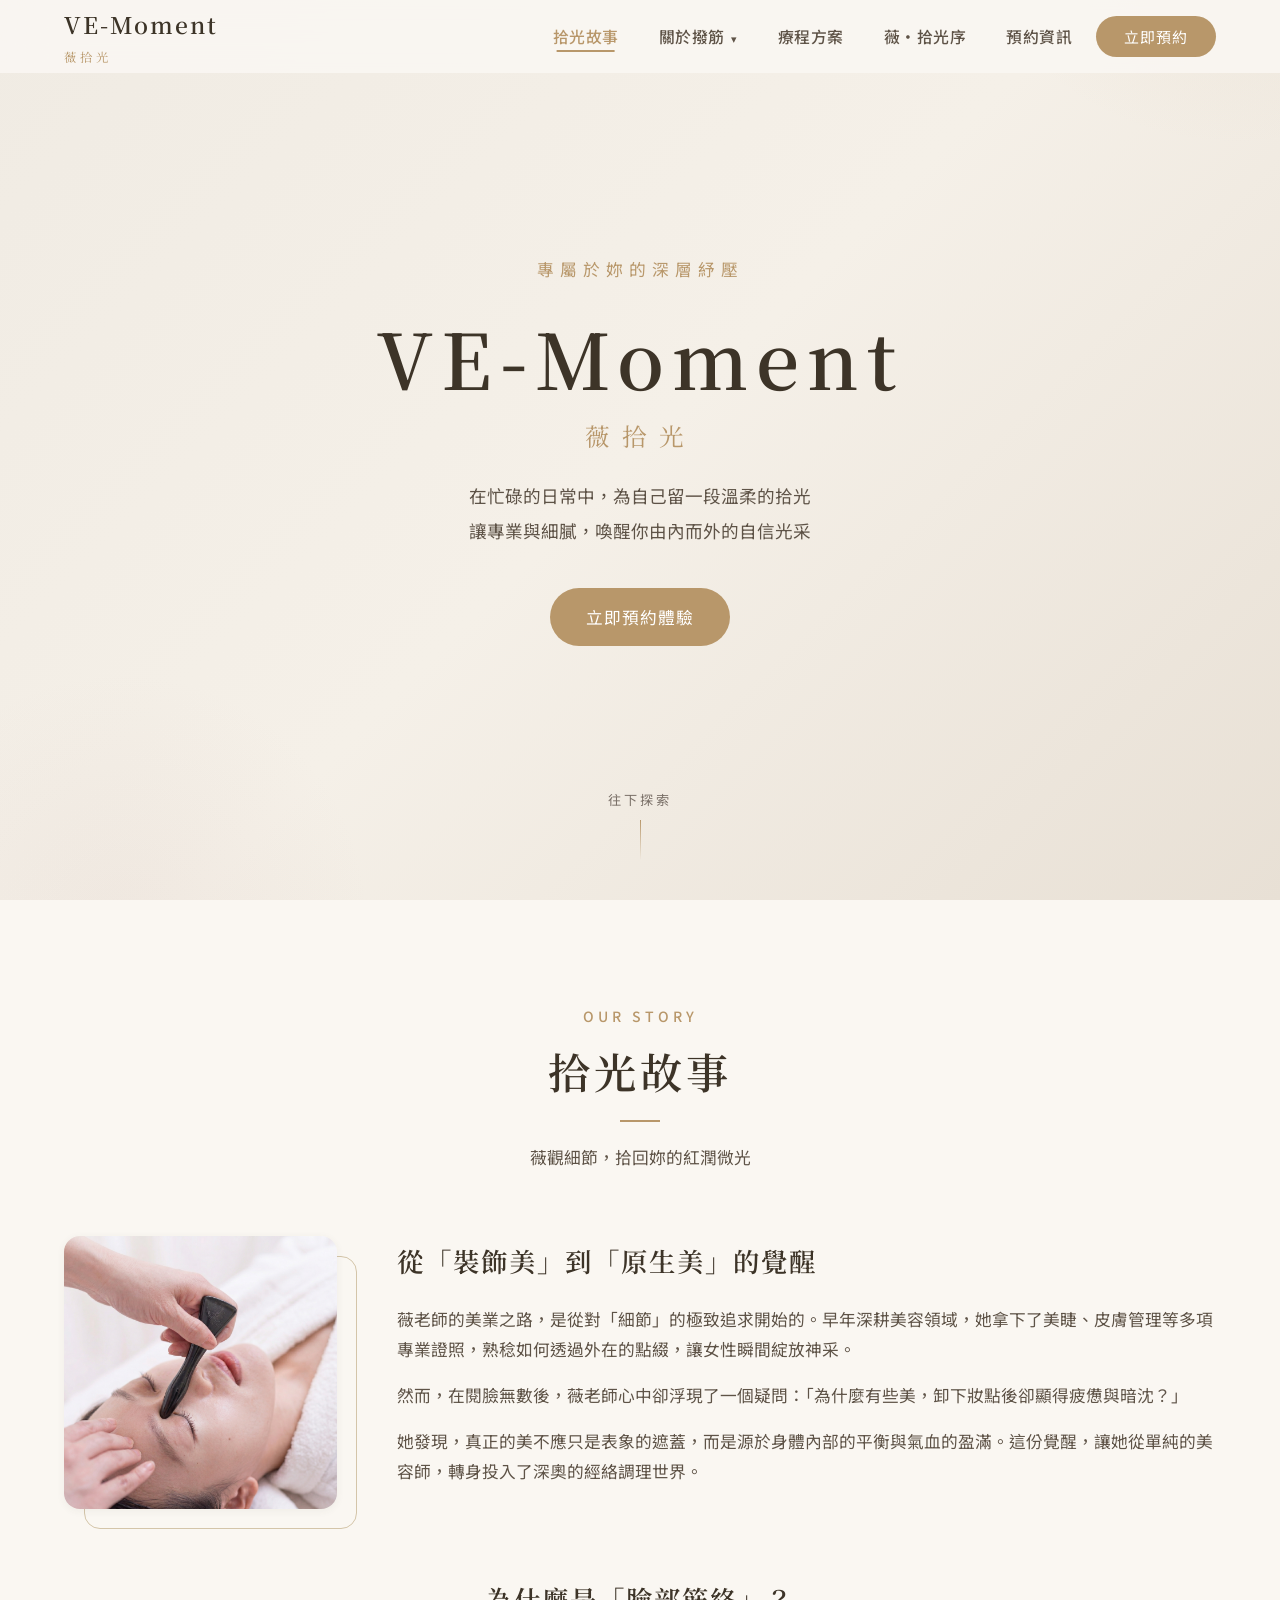
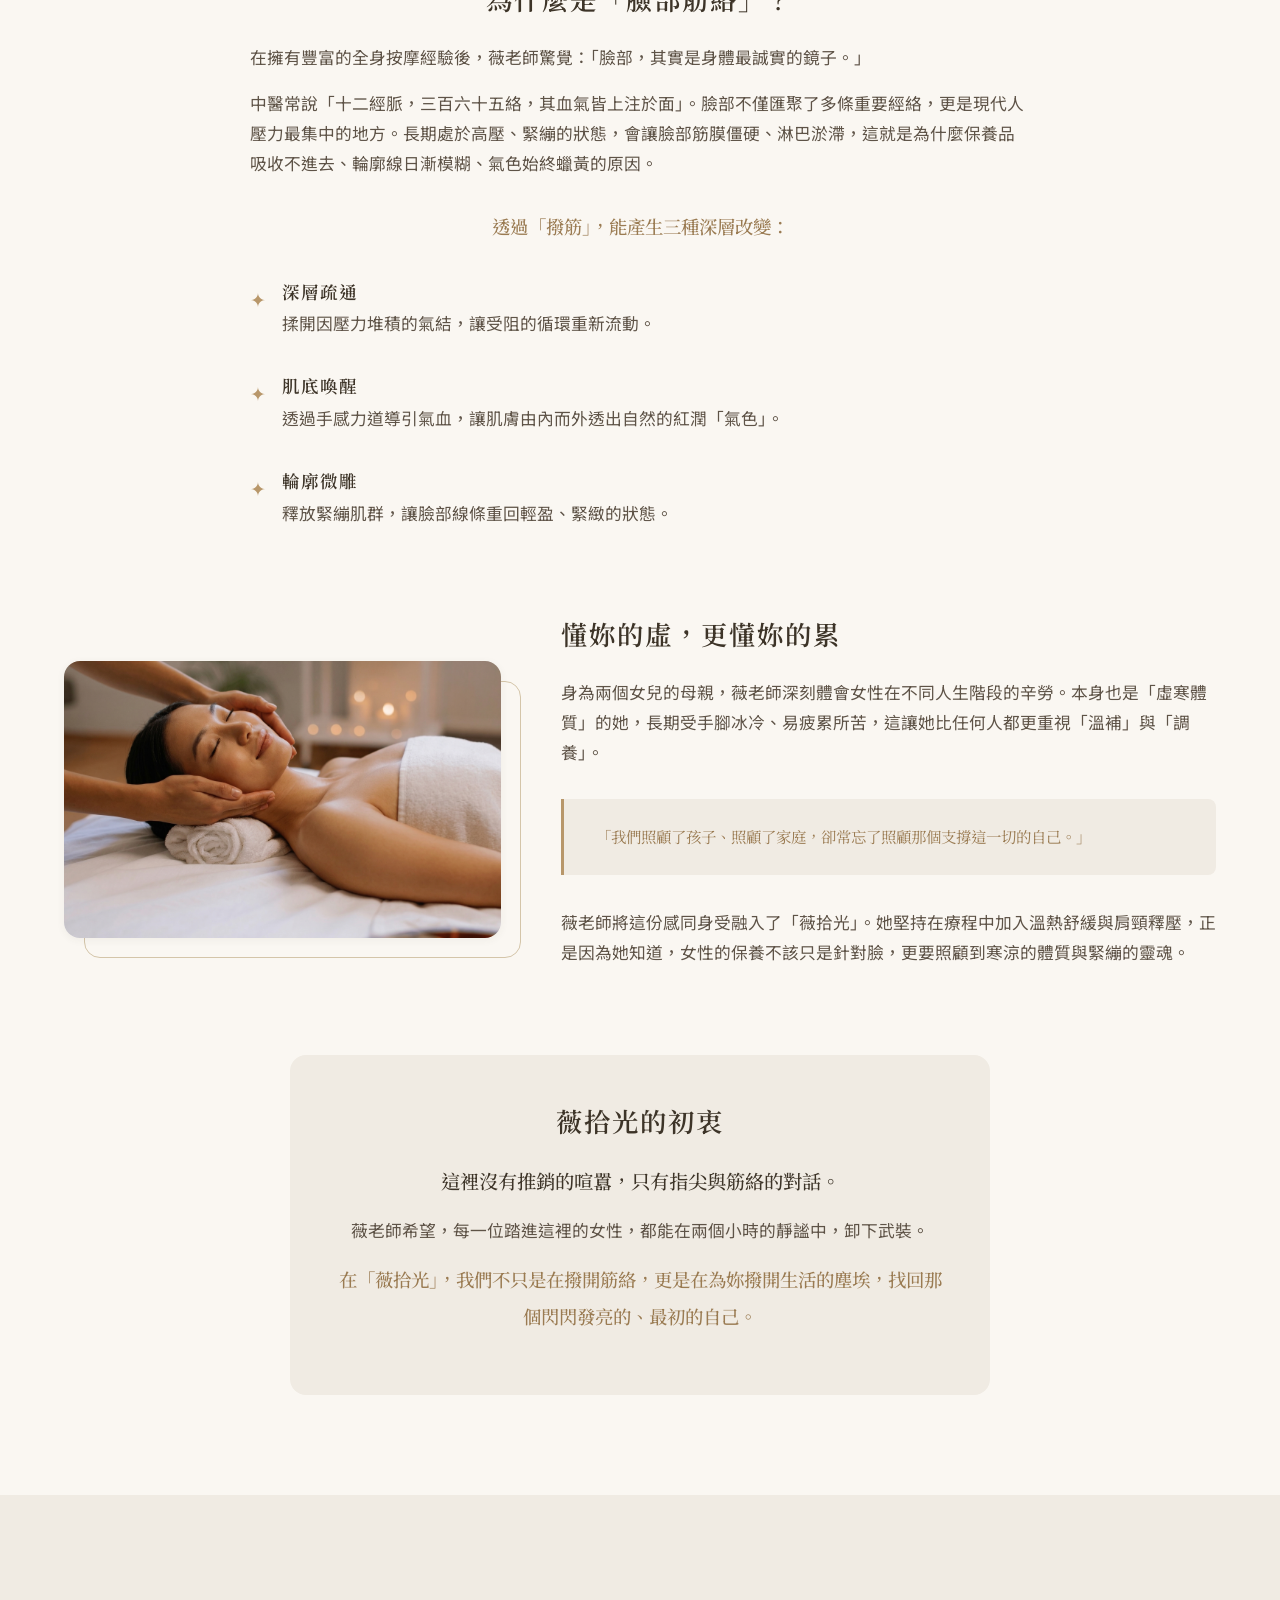
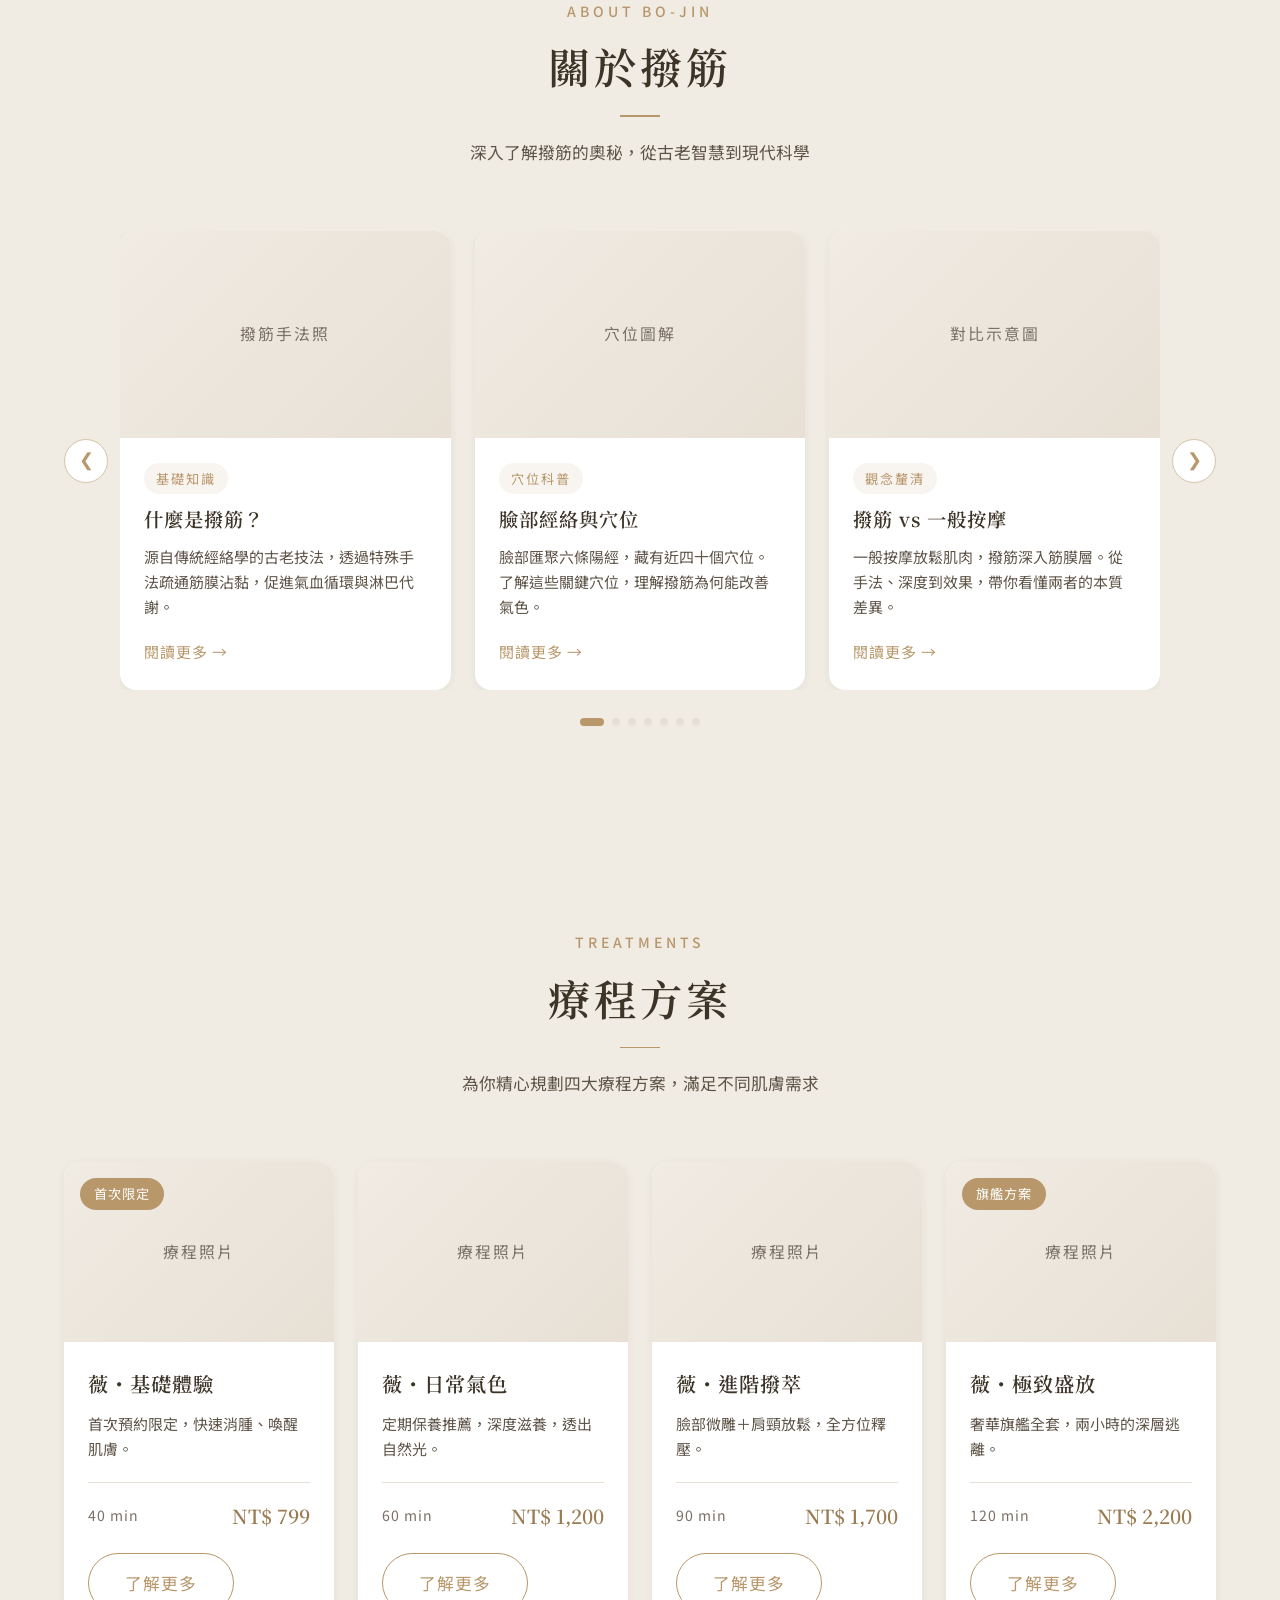
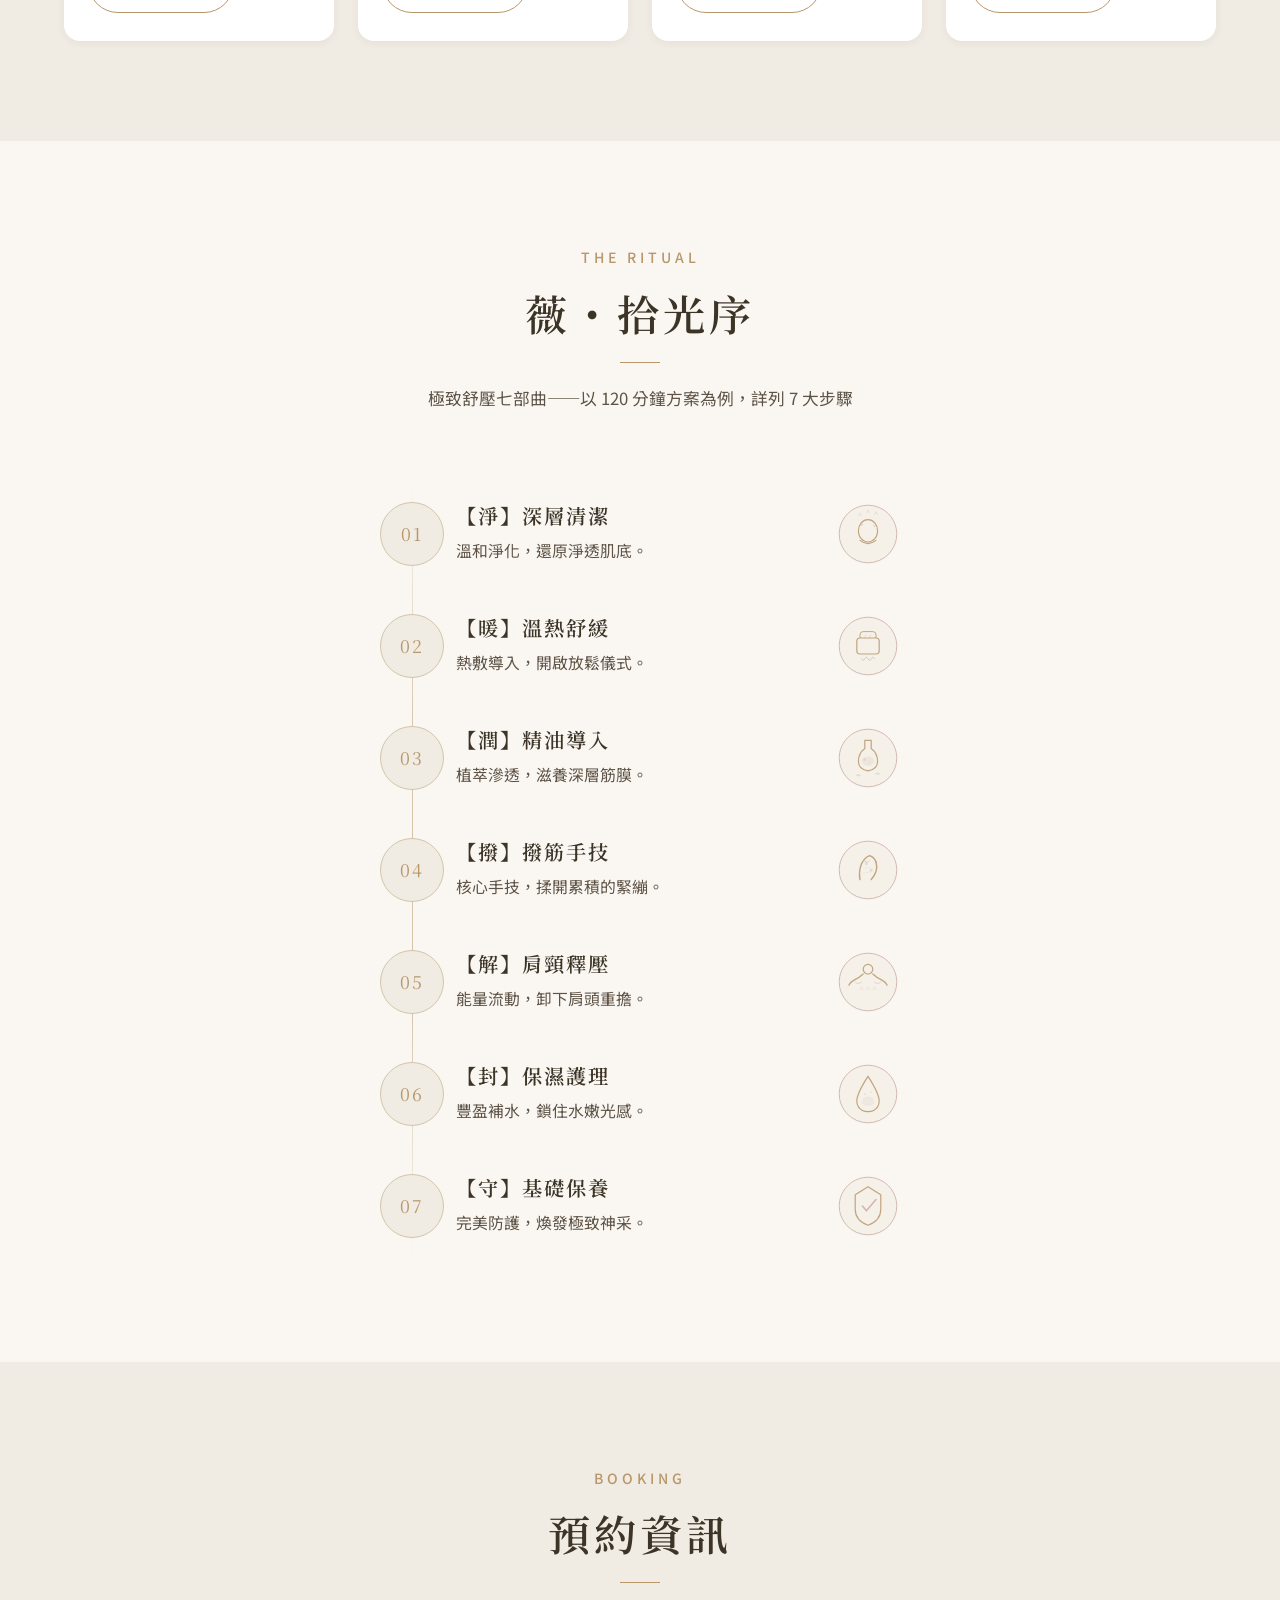
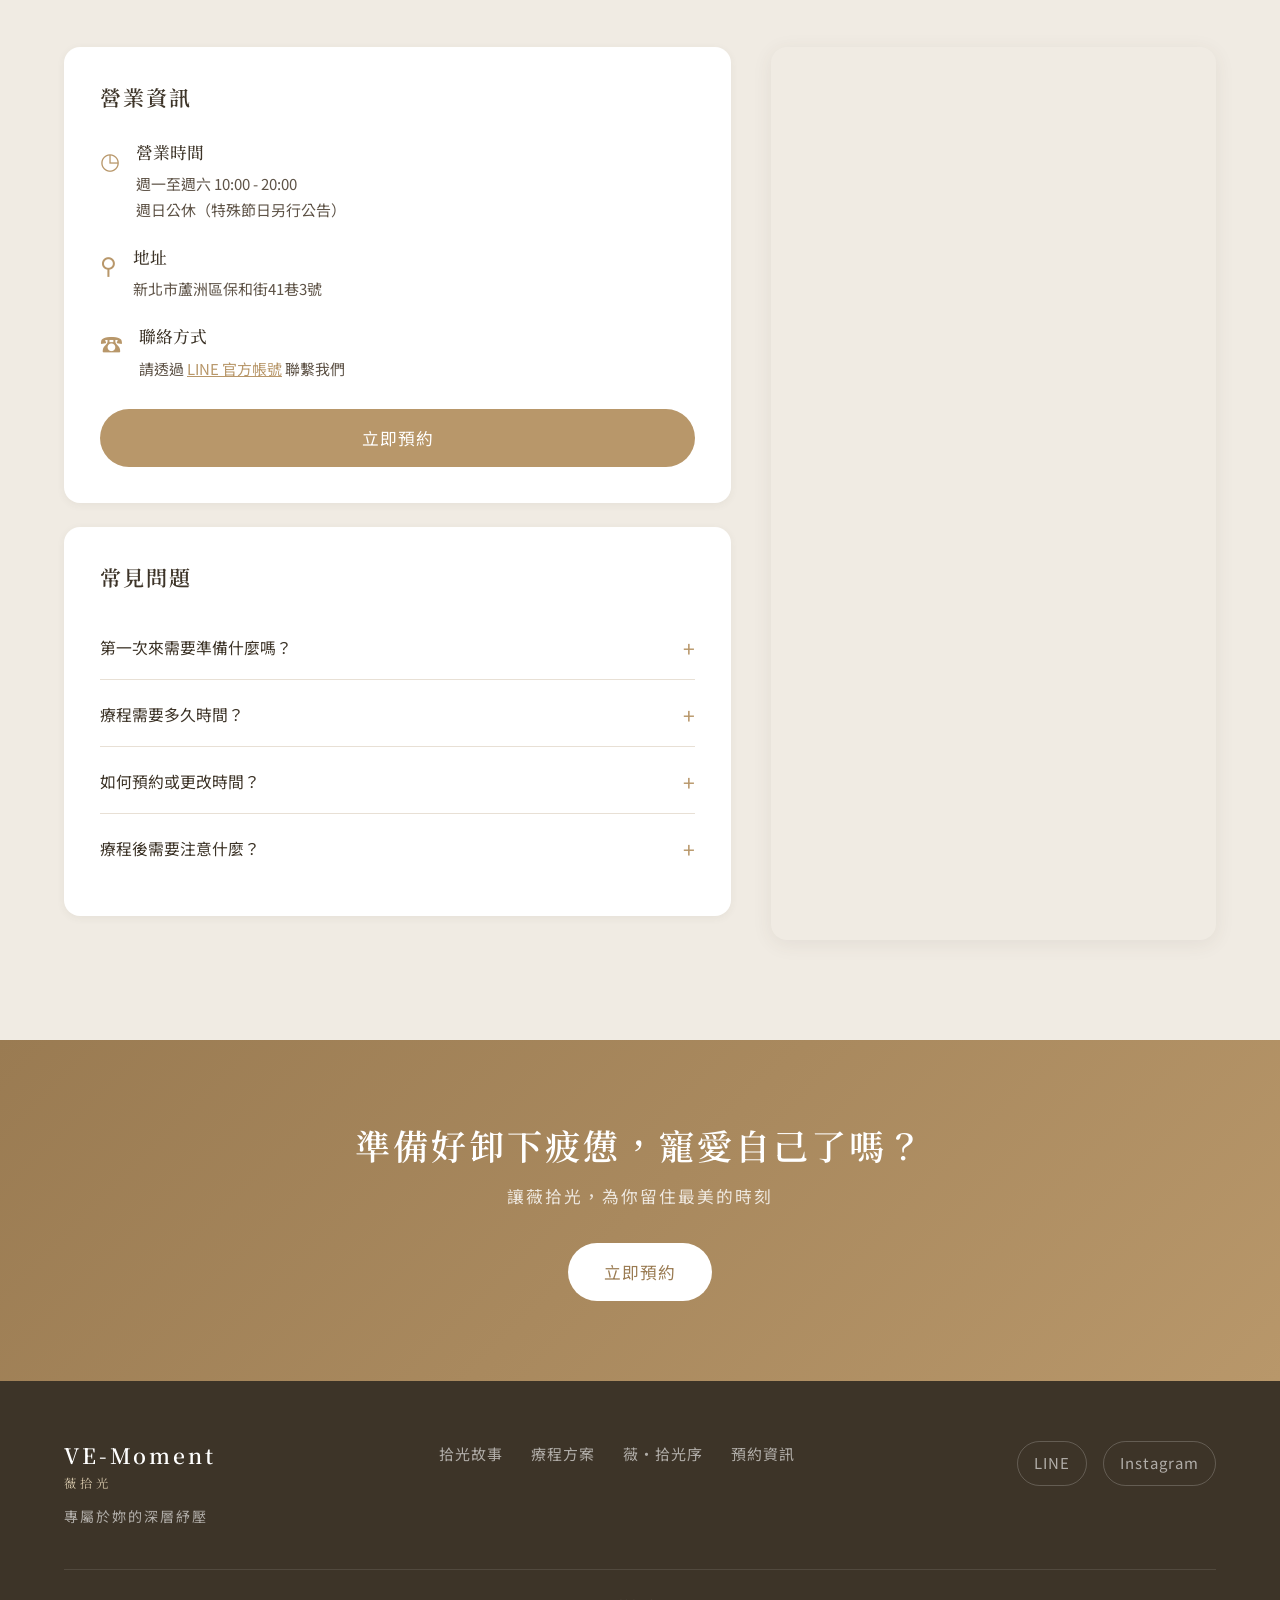
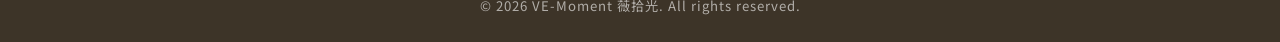
==== commit 7e8e4f71: "Update process section with step icons and layout adjustments Co-Authored-By: Claude Opus 4.6 <norep" ====
--- a/index.html
+++ b/index.html
@@ -346,6 +346,19 @@
             <h3>【淨】深層清潔</h3>
             <p>溫和淨化，還原淨透肌底。</p>
           </div>
+          <div class="step-icon">
+            <svg viewBox="0 0 80 80" xmlns="http://www.w3.org/2000/svg">
+              <circle cx="40" cy="40" r="36" fill="#F5F0E8" stroke="#C9ADA7" stroke-width="1.2"/>
+              <ellipse cx="40" cy="36" rx="12" ry="14" fill="none" stroke="#B8976A" stroke-width="1.5" stroke-linecap="round"/>
+              <path d="M 30 48 Q 40 56 50 48" fill="none" stroke="#B8976A" stroke-width="1.5" stroke-linecap="round"/>
+              <circle cx="32" cy="28" r="1.5" fill="#C9ADA7" opacity="0.6"/>
+              <circle cx="48" cy="30" r="1.2" fill="#C9ADA7" opacity="0.5"/>
+              <circle cx="38" cy="22" r="1" fill="#C9ADA7" opacity="0.4"/>
+              <path d="M 28 18 L 30 14 L 32 18" fill="none" stroke="#C9ADA7" stroke-width="0.8" opacity="0.5"/>
+              <path d="M 48 16 L 50 12 L 52 16" fill="none" stroke="#C9ADA7" stroke-width="0.8" opacity="0.5"/>
+              <path d="M 38 14 L 40 10 L 42 14" fill="none" stroke="#C9ADA7" stroke-width="0.8" opacity="0.5"/>
+            </svg>
+          </div>
         </div>
         <div class="process-step">
           <div class="step-number">02</div>
@@ -353,6 +366,16 @@
             <h3>【暖】溫熱舒緩</h3>
             <p>熱敷導入，開啟放鬆儀式。</p>
           </div>
+          <div class="step-icon">
+            <svg viewBox="0 0 80 80" xmlns="http://www.w3.org/2000/svg">
+              <circle cx="40" cy="40" r="36" fill="#F5F0E8" stroke="#C9ADA7" stroke-width="1.2"/>
+              <rect x="26" y="30" rx="4" ry="4" width="28" height="20" fill="none" stroke="#B8976A" stroke-width="1.5"/>
+              <path d="M 30 30 L 30 26 Q 30 22 34 22 L 46 22 Q 50 22 50 26 L 50 30" fill="none" stroke="#B8976A" stroke-width="1.2"/>
+              <path d="M 32 56 Q 34 60 36 56 Q 38 52 40 56 Q 42 60 44 56 Q 46 52 48 56" fill="none" stroke="#C9ADA7" stroke-width="1.2" stroke-linecap="round" opacity="0.7"/>
+              <path d="M 36 30 Q 36 26 38 26" fill="none" stroke="#B8976A" stroke-width="0.8" opacity="0.4"/>
+              <path d="M 42 30 Q 42 26 44 26" fill="none" stroke="#B8976A" stroke-width="0.8" opacity="0.4"/>
+            </svg>
+          </div>
         </div>
         <div class="process-step">
           <div class="step-number">03</div>
@@ -360,6 +383,17 @@
             <h3>【潤】精油導入</h3>
             <p>植萃滲透，滋養深層筋膜。</p>
           </div>
+          <div class="step-icon">
+            <svg viewBox="0 0 80 80" xmlns="http://www.w3.org/2000/svg">
+              <circle cx="40" cy="40" r="36" fill="#F5F0E8" stroke="#C9ADA7" stroke-width="1.2"/>
+              <path d="M 36 18 L 36 28 Q 28 34 28 44 Q 28 54 40 56 Q 52 54 52 44 Q 52 34 44 28 L 44 18 Z" fill="none" stroke="#B8976A" stroke-width="1.5" stroke-linecap="round" stroke-linejoin="round"/>
+              <ellipse cx="40" cy="44" rx="8" ry="6" fill="#C9ADA7" opacity="0.2"/>
+              <circle cx="36" cy="42" r="1.5" fill="#C9ADA7" opacity="0.4"/>
+              <circle cx="42" cy="46" r="1" fill="#C9ADA7" opacity="0.3"/>
+              <path d="M 24 62 Q 28 58 32 62 Q 28 64 24 62Z" fill="#A8AE9C" opacity="0.3"/>
+              <path d="M 48 60 Q 52 56 56 60 Q 52 62 48 60Z" fill="#A8AE9C" opacity="0.3"/>
+            </svg>
+          </div>
         </div>
         <div class="process-step">
           <div class="step-number">04</div>
@@ -367,6 +401,18 @@
             <h3>【撥】撥筋手技</h3>
             <p>核心手技，揉開累積的緊繃。</p>
           </div>
+          <div class="step-icon">
+            <svg viewBox="0 0 80 80" xmlns="http://www.w3.org/2000/svg">
+              <circle cx="40" cy="40" r="36" fill="#F5F0E8" stroke="#C9ADA7" stroke-width="1.2"/>
+              <path d="M 30 52 Q 28 42 32 32 Q 36 24 42 22 Q 48 24 50 30" fill="none" stroke="#B8976A" stroke-width="1.8" stroke-linecap="round"/>
+              <path d="M 50 30 Q 52 36 50 42 Q 48 48 44 52" fill="none" stroke="#B8976A" stroke-width="1.8" stroke-linecap="round"/>
+              <path d="M 34 28 Q 38 32 42 28" fill="none" stroke="#C9ADA7" stroke-width="1" stroke-linecap="round" opacity="0.6"/>
+              <path d="M 36 38 L 44 36" fill="none" stroke="#C9ADA7" stroke-width="0.8" stroke-dasharray="2 2" opacity="0.5"/>
+              <path d="M 34 44 L 46 42" fill="none" stroke="#C9ADA7" stroke-width="0.8" stroke-dasharray="2 2" opacity="0.5"/>
+              <circle cx="38" cy="32" r="2" fill="#C9ADA7" opacity="0.4"/>
+              <circle cx="44" cy="40" r="2" fill="#C9ADA7" opacity="0.4"/>
+            </svg>
+          </div>
         </div>
         <div class="process-step">
           <div class="step-number">05</div>
@@ -374,6 +420,19 @@
             <h3>【解】肩頸釋壓</h3>
             <p>能量流動，卸下肩頭重擔。</p>
           </div>
+          <div class="step-icon">
+            <svg viewBox="0 0 80 80" xmlns="http://www.w3.org/2000/svg">
+              <circle cx="40" cy="40" r="36" fill="#F5F0E8" stroke="#C9ADA7" stroke-width="1.2"/>
+              <circle cx="40" cy="24" r="6" fill="none" stroke="#B8976A" stroke-width="1.5"/>
+              <path d="M 34 30 Q 30 34 22 38 Q 18 40 16 44" fill="none" stroke="#B8976A" stroke-width="1.5" stroke-linecap="round"/>
+              <path d="M 46 30 Q 50 34 58 38 Q 62 40 64 44" fill="none" stroke="#B8976A" stroke-width="1.5" stroke-linecap="round"/>
+              <path d="M 24 40 Q 28 44 32 40" fill="none" stroke="#C9ADA7" stroke-width="1" stroke-linecap="round" opacity="0.6"/>
+              <path d="M 48 40 Q 52 44 56 40" fill="none" stroke="#C9ADA7" stroke-width="1" stroke-linecap="round" opacity="0.6"/>
+              <path d="M 30 50 L 32 46 L 34 50" fill="none" stroke="#C9ADA7" stroke-width="0.8" opacity="0.4"/>
+              <path d="M 46 50 L 48 46 L 50 50" fill="none" stroke="#C9ADA7" stroke-width="0.8" opacity="0.4"/>
+              <path d="M 38 50 L 40 46 L 42 50" fill="none" stroke="#C9ADA7" stroke-width="0.8" opacity="0.4"/>
+            </svg>
+          </div>
         </div>
         <div class="process-step">
           <div class="step-number">06</div>
@@ -381,12 +440,29 @@
             <h3>【封】保濕護理</h3>
             <p>豐盈補水，鎖住水嫩光感。</p>
           </div>
+          <div class="step-icon">
+            <svg viewBox="0 0 80 80" xmlns="http://www.w3.org/2000/svg">
+              <circle cx="40" cy="40" r="36" fill="#F5F0E8" stroke="#C9ADA7" stroke-width="1.2"/>
+              <path d="M 40 18 Q 32 30 28 40 Q 24 50 28 56 Q 32 62 40 62 Q 48 62 52 56 Q 56 50 52 40 Q 48 30 40 18Z" fill="none" stroke="#B8976A" stroke-width="1.5" stroke-linecap="round"/>
+              <ellipse cx="40" cy="50" rx="8" ry="5" fill="#C9ADA7" opacity="0.15"/>
+              <path d="M 34 46 Q 40 42 46 46" fill="none" stroke="#C9ADA7" stroke-width="0.8" opacity="0.4"/>
+              <circle cx="36" cy="40" r="1.2" fill="#C9ADA7" opacity="0.3"/>
+              <circle cx="44" cy="38" r="1" fill="#C9ADA7" opacity="0.25"/>
+            </svg>
+          </div>
         </div>
         <div class="process-step">
           <div class="step-number">07</div>
           <div class="step-content">
             <h3>【守】基礎保養</h3>
             <p>完美防護，煥發極致神采。</p>
+          </div>
+          <div class="step-icon">
+            <svg viewBox="0 0 80 80" xmlns="http://www.w3.org/2000/svg">
+              <circle cx="40" cy="40" r="36" fill="#F5F0E8" stroke="#C9ADA7" stroke-width="1.2"/>
+              <path d="M 40 16 L 24 26 L 24 44 Q 24 58 40 64 Q 56 58 56 44 L 56 26 Z" fill="none" stroke="#B8976A" stroke-width="1.5" stroke-linecap="round" stroke-linejoin="round"/>
+              <path d="M 33 40 L 38 46 L 50 32" fill="none" stroke="#C9ADA7" stroke-width="2" stroke-linecap="round" stroke-linejoin="round"/>
+            </svg>
           </div>
         </div>
       </div>
--- a/css/style.css
+++ b/css/style.css
@@ -481,7 +481,7 @@
 
 .story-grid {
   display: grid;
-  grid-template-columns: 2fr 3fr;
+  grid-template-columns: 1fr 3fr;
   gap: 60px;
   align-items: center;
 }
@@ -774,7 +774,7 @@
 }
 
 .process-timeline {
-  max-width: 700px;
+  max-width: 520px;
   margin: 0 auto;
   position: relative;
 }
@@ -791,8 +791,8 @@
 
 .process-step {
   display: flex;
-  gap: 32px;
-  align-items: flex-start;
+  gap: 12px;
+  align-items: center;
   padding: 24px 0;
   position: relative;
 }
@@ -824,7 +824,7 @@
 }
 
 .step-content {
-  padding-top: 12px;
+  flex: 1;
 }
 
 .step-content h3 {
@@ -838,6 +838,24 @@
   font-size: 0.9rem;
   color: var(--color-text-light);
   line-height: 1.7;
+}
+
+.step-icon {
+  flex-shrink: 0;
+  width: 64px;
+  height: 64px;
+  opacity: 0.85;
+  transition: opacity var(--transition), transform var(--transition);
+}
+
+.process-step:hover .step-icon {
+  opacity: 1;
+  transform: scale(1.1);
+}
+
+.step-icon svg {
+  width: 100%;
+  height: 100%;
 }
 
 /* ========================================
@@ -1881,6 +1899,11 @@
     line-height: 1.6;
   }
 
+  .step-icon {
+    width: 48px;
+    height: 48px;
+  }
+
   /* Booking */
   .booking-grid {
     grid-template-columns: 1fr;
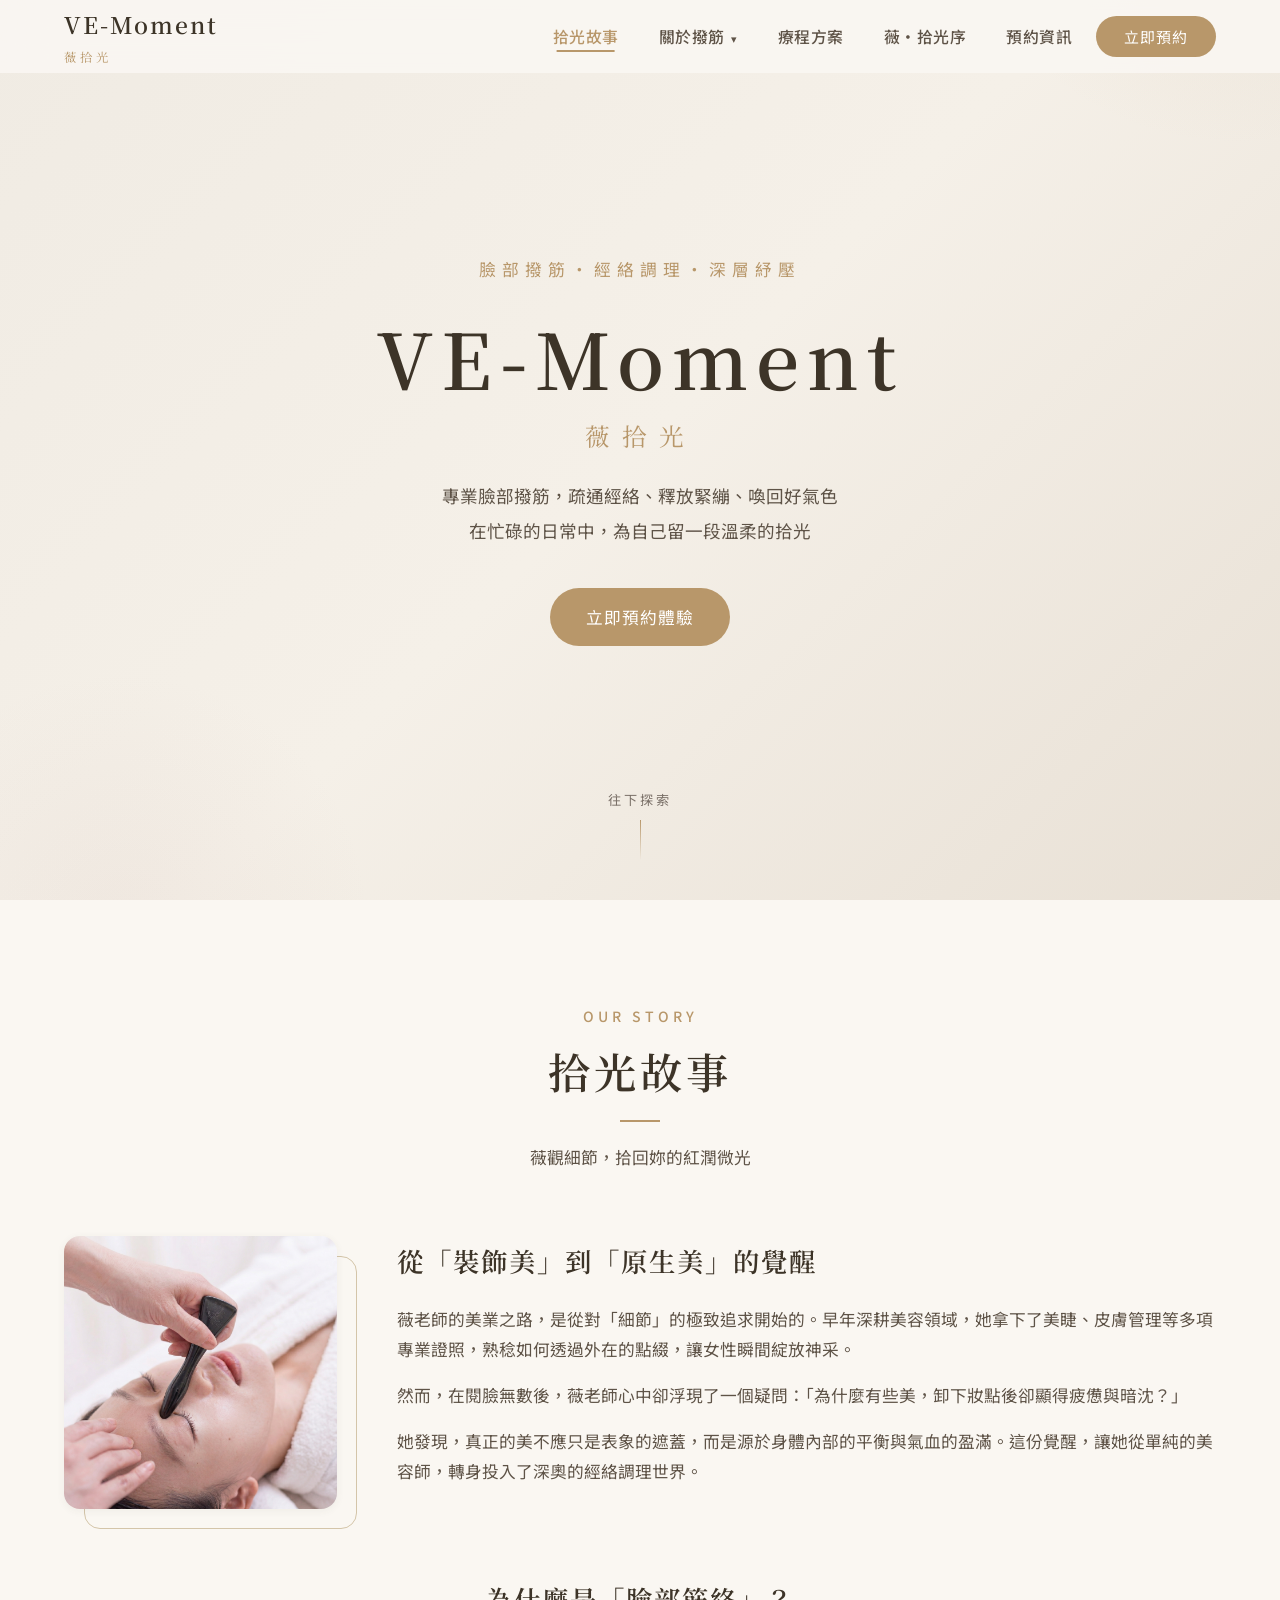
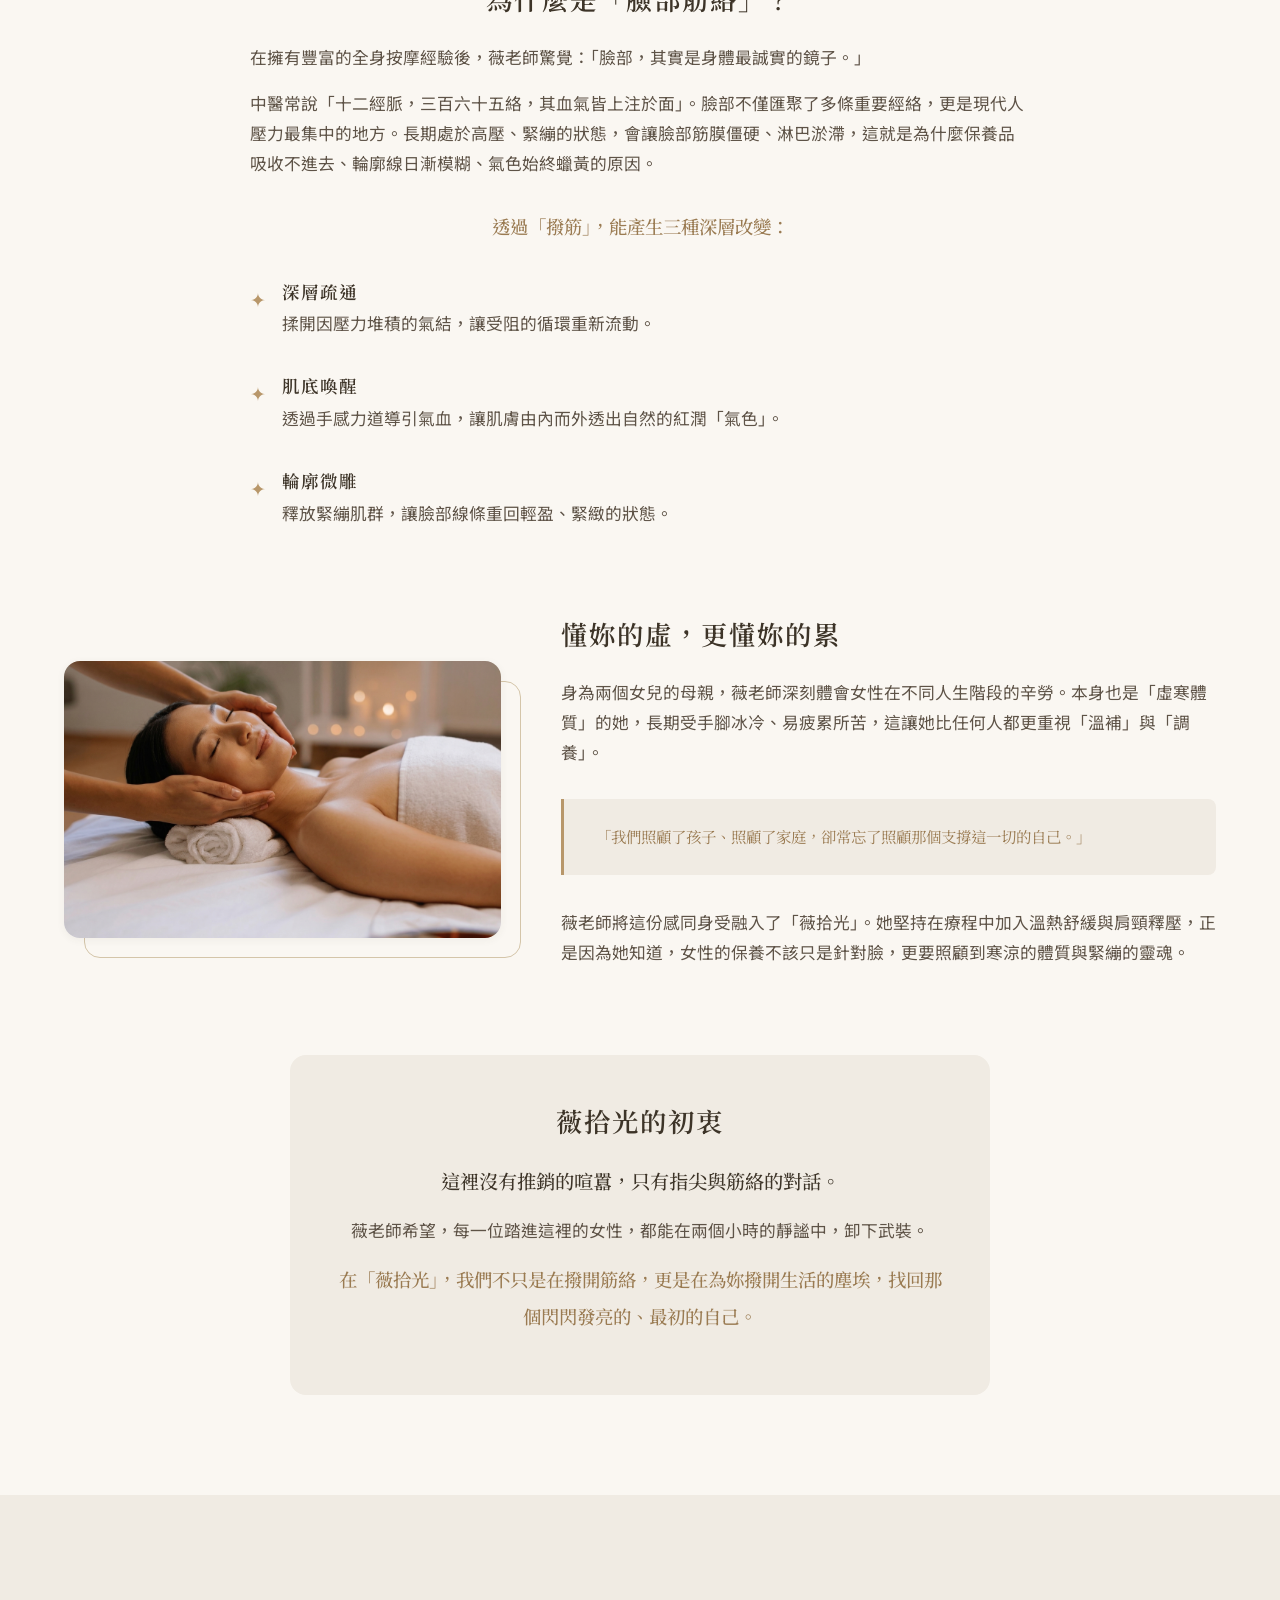
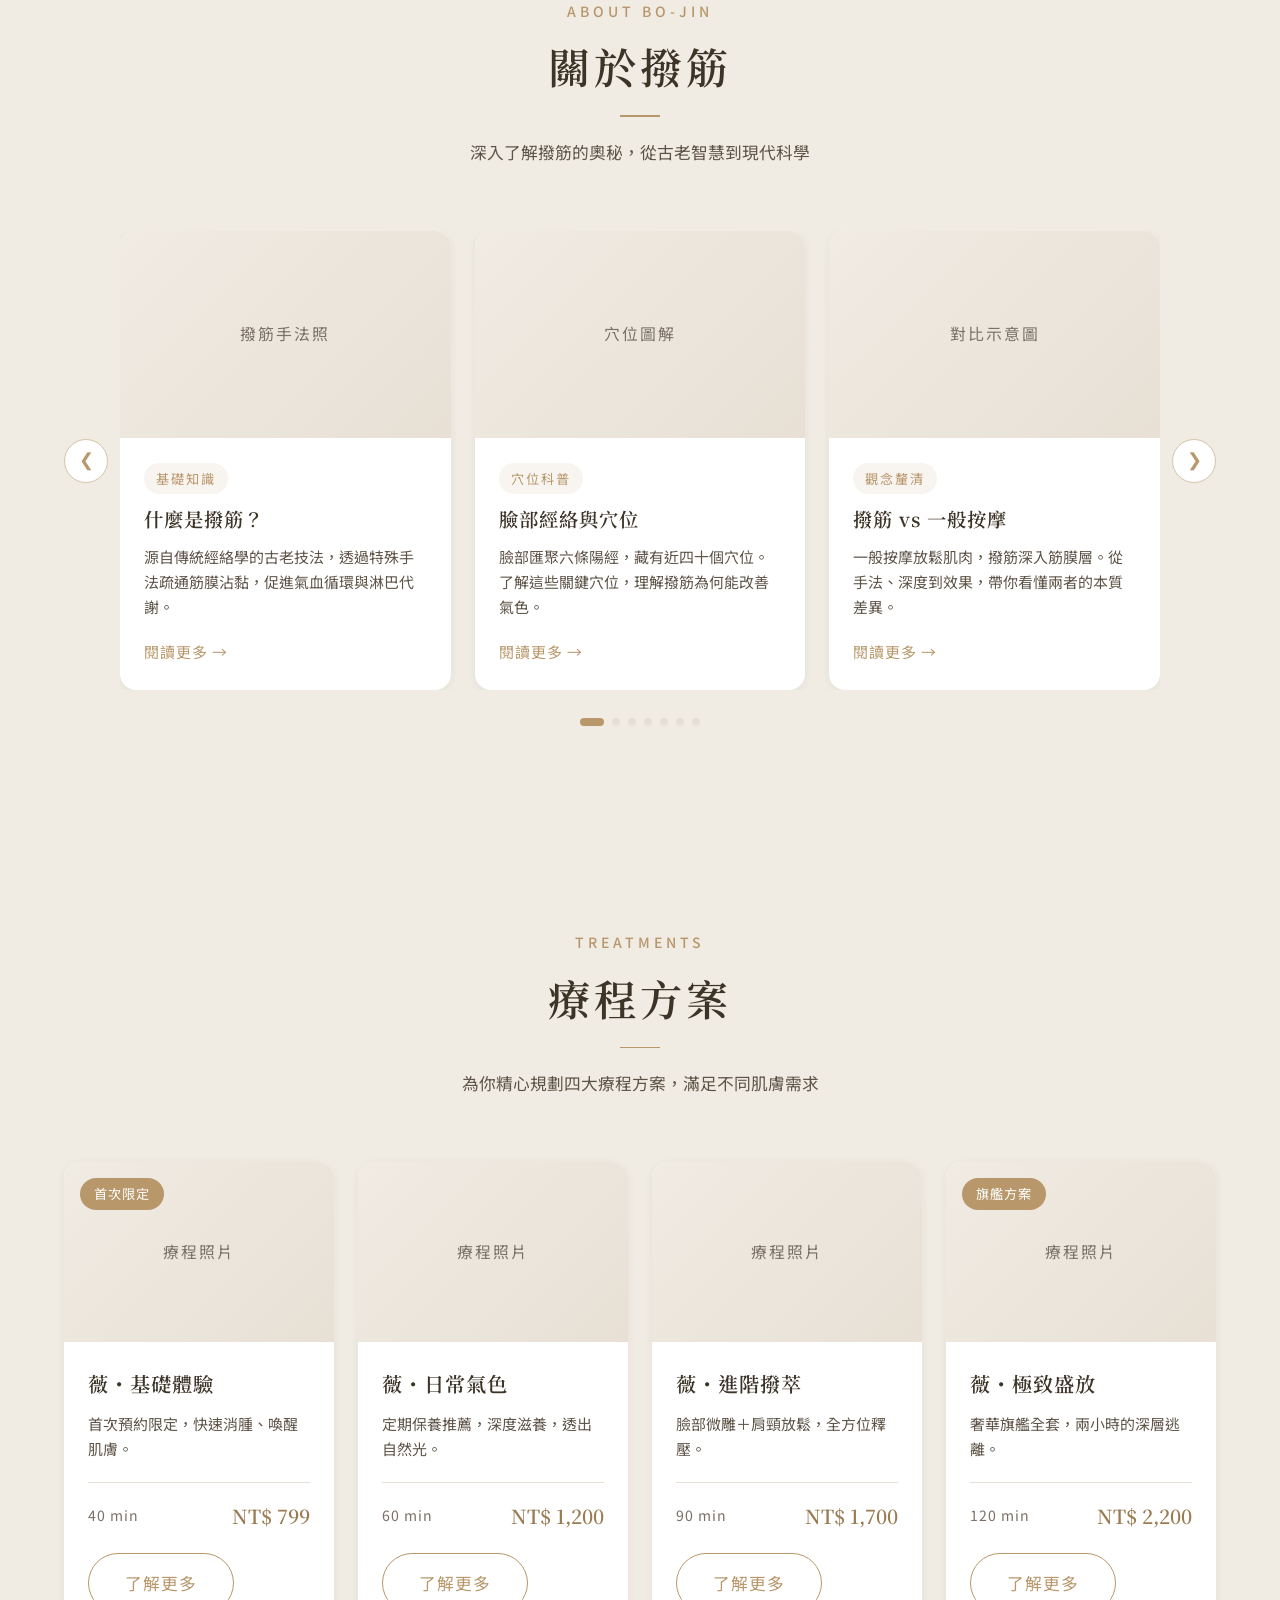
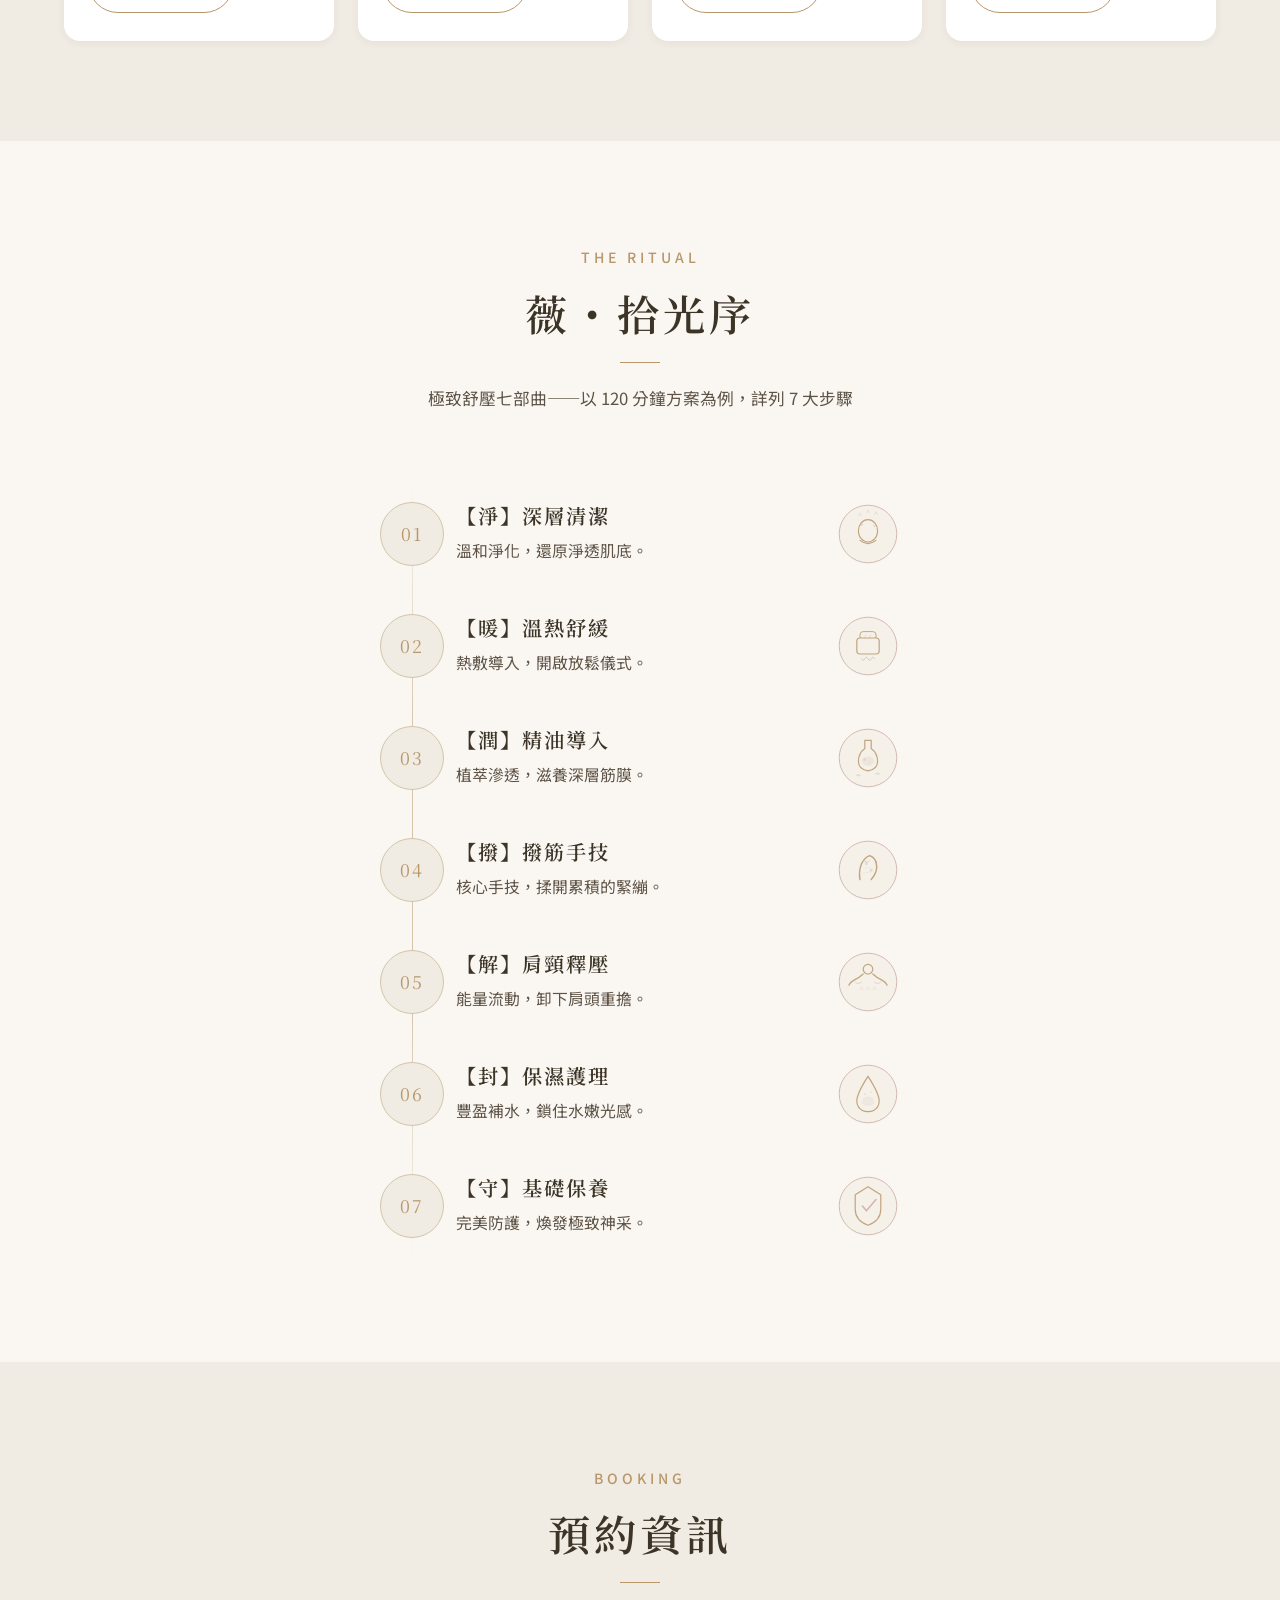
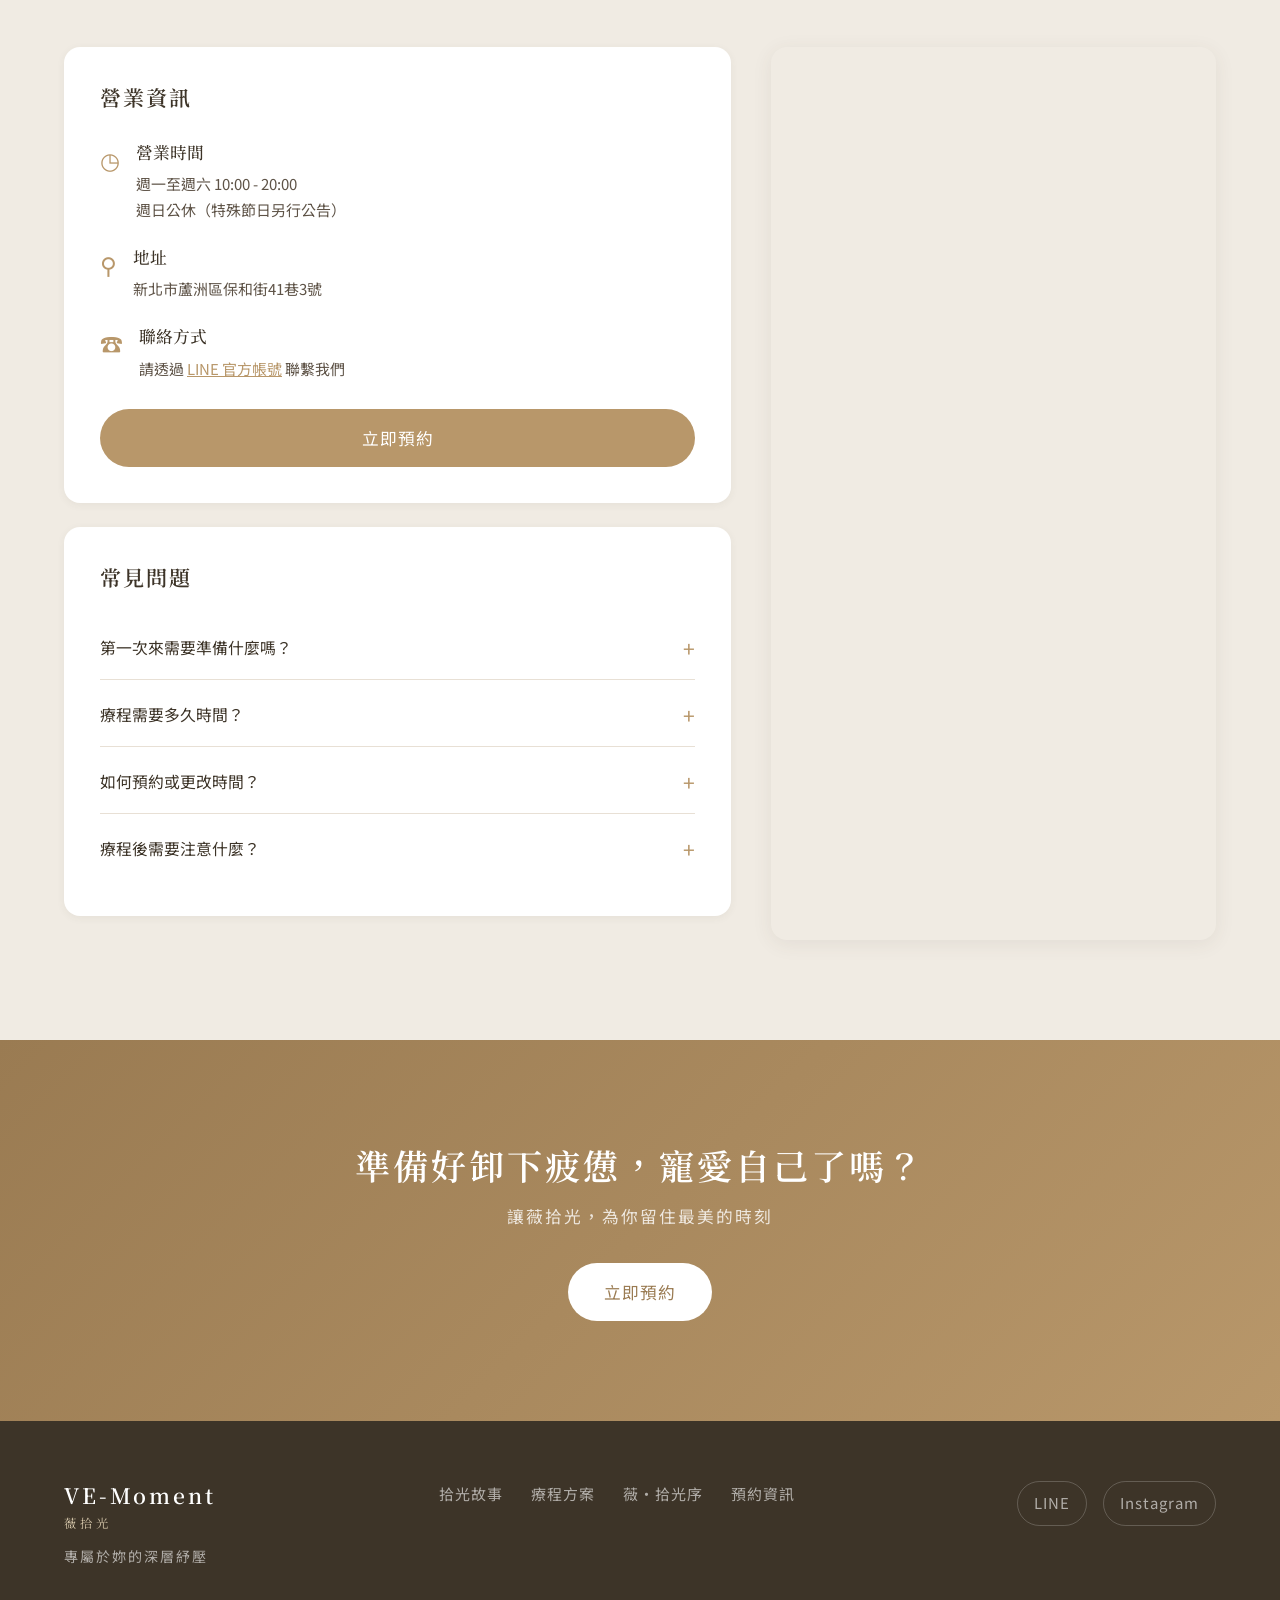
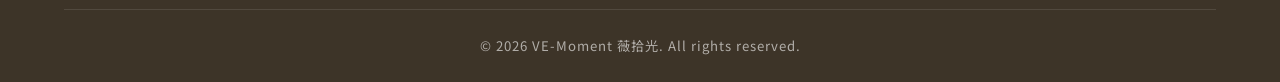
==== commit 0b2d626f: "Mobile layout tweaks, hero text update, spacing consistency Co-Authored-By: Claude Opus 4.6 <noreply" ====
--- a/index.html
+++ b/index.html
@@ -50,9 +50,9 @@
   <section class="hero" id="hero">
     <div class="hero-overlay"></div>
     <div class="hero-content">
-      <p class="hero-subtitle">專屬於妳的深層紓壓</p>
+      <p class="hero-subtitle">臉部撥筋・經絡調理・深層紓壓</p>
       <h1 class="hero-title">VE-Moment<br><span>薇拾光</span></h1>
-      <p class="hero-desc">在忙碌的日常中，為自己留一段溫柔的拾光<br>讓專業與細膩，喚醒你由內而外的自信光采</p>
+      <p class="hero-desc">專業臉部撥筋，疏通經絡、釋放緊繃、喚回好氣色<br>在忙碌的日常中，為自己留一段溫柔的拾光</p>
       <a href="https://calendar.app.google/outDF9cKjmwNP6oE7" class="btn btn-primary" target="_blank" rel="noopener">立即預約體驗</a>
     </div>
     <div class="hero-scroll">
--- a/css/style.css
+++ b/css/style.css
@@ -1026,7 +1026,7 @@
    ======================================== */
 .cta-banner {
   background: linear-gradient(135deg, var(--color-primary-dark) 0%, var(--color-primary) 100%);
-  padding: 80px 0;
+  padding: 100px 0;
   text-align: center;
 }
 
@@ -1282,7 +1282,7 @@
 }
 
 .knowledge-section {
-  padding: 80px 0;
+  padding: 100px 0;
 }
 
 .knowledge-alt {
@@ -1800,8 +1800,25 @@
   }
 
   .story-image {
-    max-width: 220px;
+    max-width: 100%;
     margin: 0 auto;
+  }
+
+  .story-grid .story-image {
+    max-width: 45%;
+  }
+
+  .story-grid .story-image::after {
+    top: 10px;
+    left: 10px;
+  }
+
+  .story-grid-reverse .story-image {
+    max-width: 100%;
+  }
+
+  .story-grid-reverse .story-image::after {
+    display: none;
   }
 
   .story-grid + .story-block,
@@ -1814,6 +1831,7 @@
   .story-text h3 {
     font-size: 1.2rem;
     margin-bottom: 10px;
+    text-align: center;
   }
 
   .story-text p {
@@ -1997,7 +2015,7 @@
   }
 
   .story-image {
-    max-width: 180px;
+    max-width: 100%;
   }
 
   .knowledge-visual {
